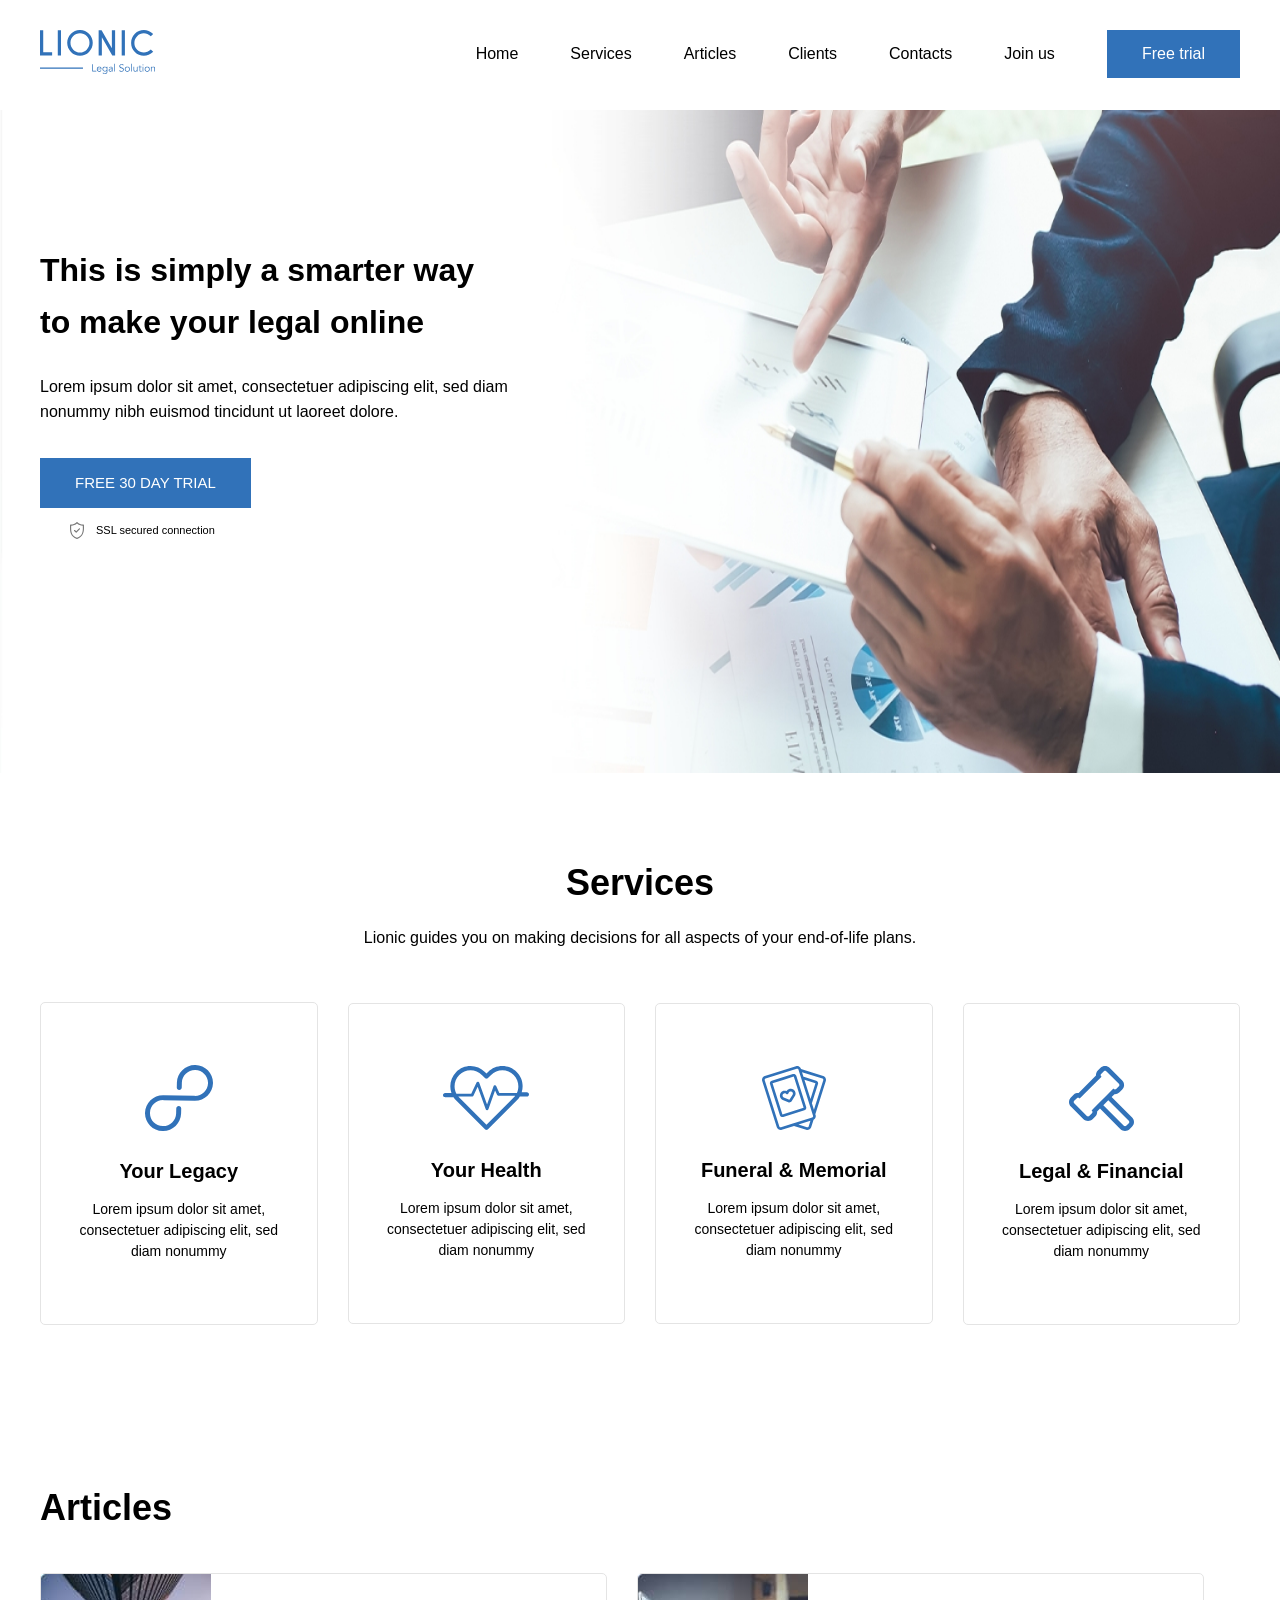
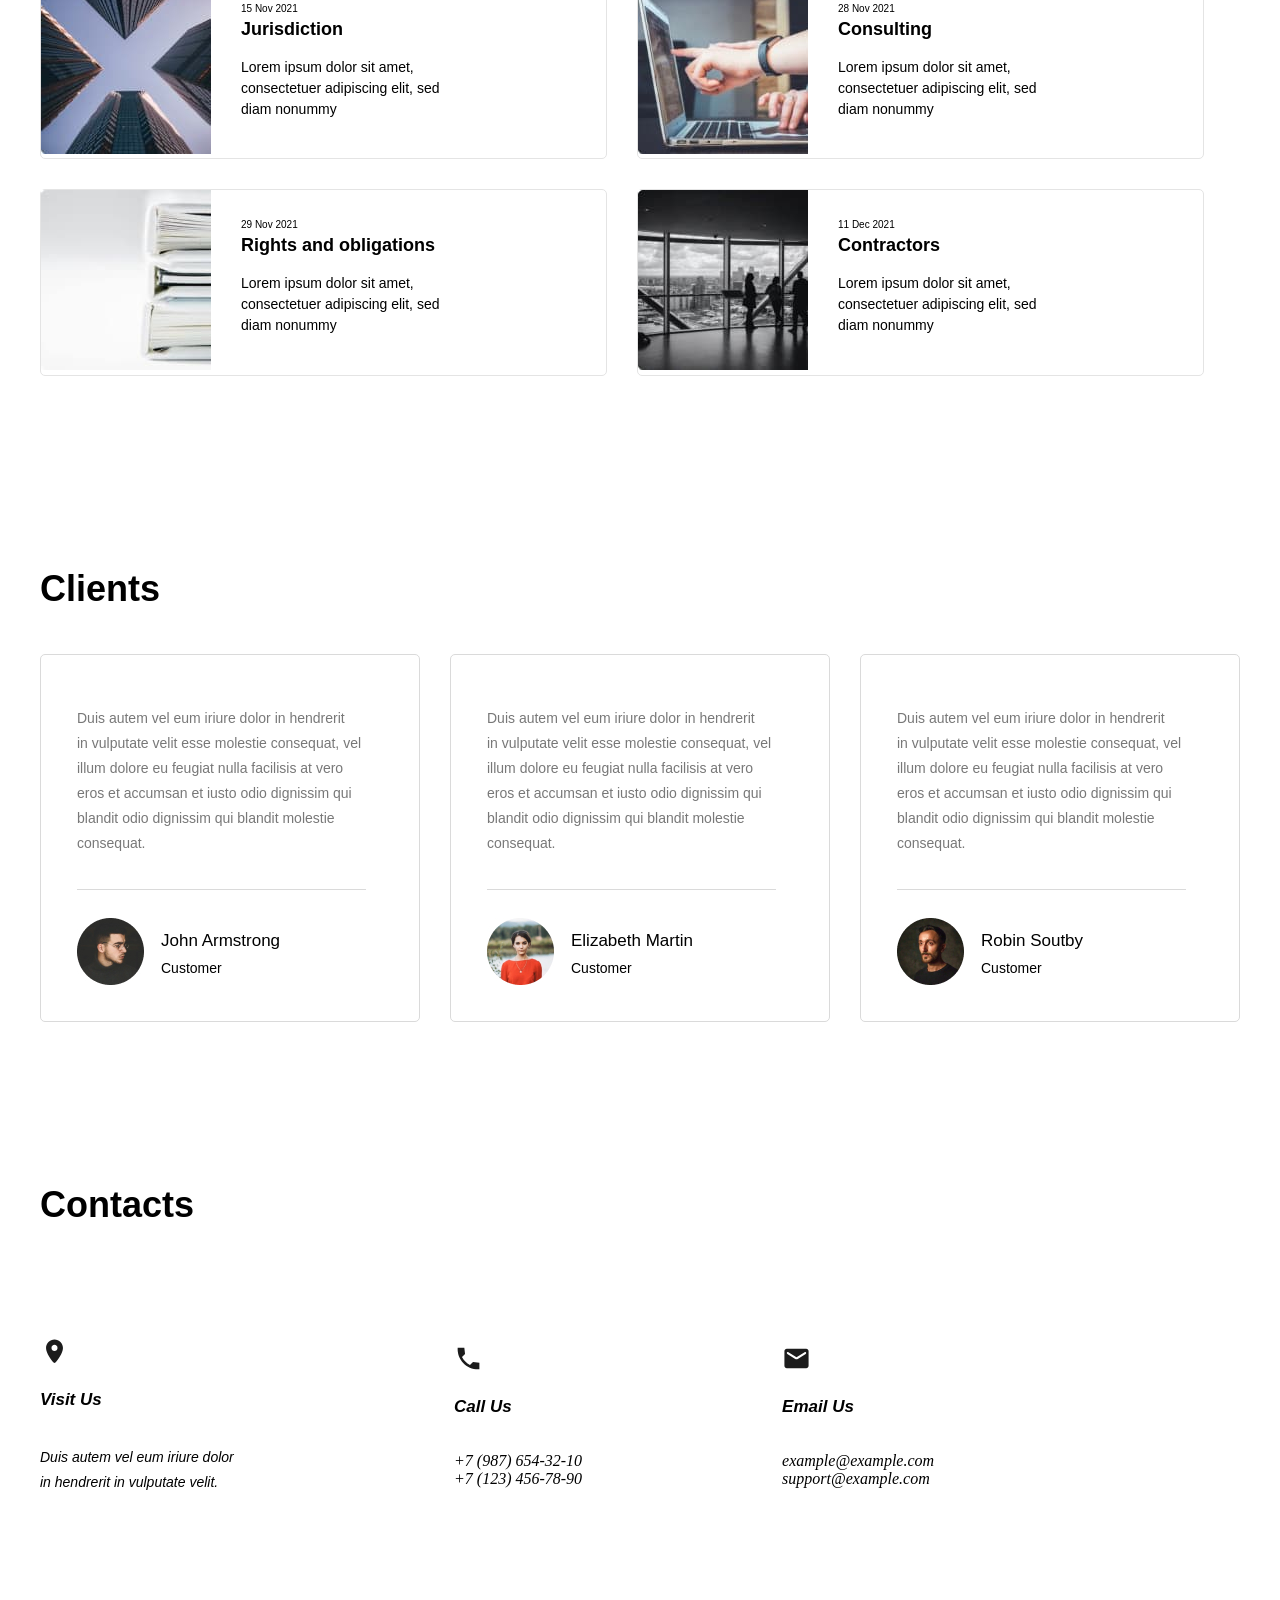
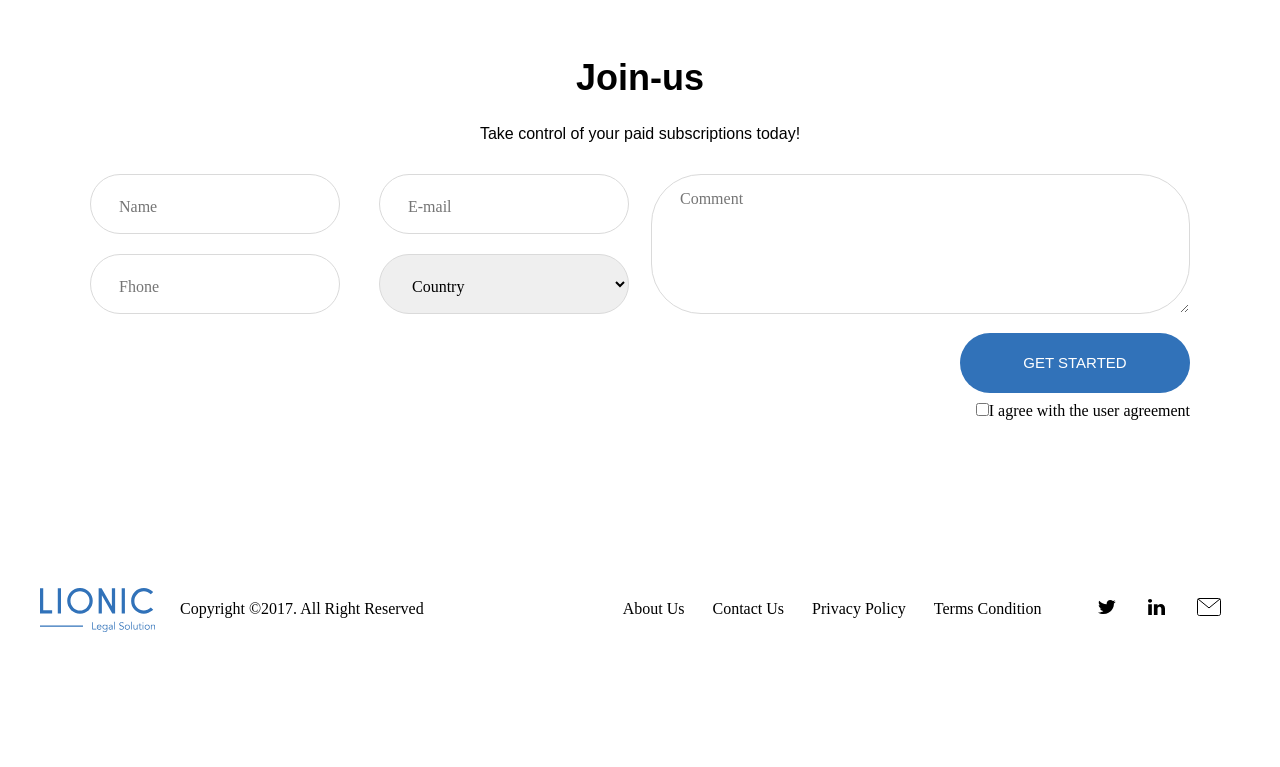
==== Lionic/index.html @ 322f64f7 "Added Lionic" ====
<!DOCTYPE html>
<html lang="en">

<head>
  <meta charset="UTF-8">
  <meta name="viewport" content="width=device-width, initial-scale=1.0">
  <title>lionic</title>
  <link rel="stylesheet" href="css/normalize.css">
  <link rel="stylesheet" href="css/style.css">
</head>

<body>
  <header class="header">
    <div class="container flex">
      <a href="#" class="header-logo-link">
        <img src="img/logo.svg" alt="Logo-lionic" class="header-logo">
      </a>
      <nav class="nav">
        <ul class="header-list flex">
          <li class="header-list-item">
            <a href="#home" class="header-item-link">Home</a>
          </li>
          <li class="header-list-item">
            <a href="#services" class="header-item-link">Services</a>
          </li>
          <li class="header-list-item">
            <a href="#articles" class="header-item-link">Articles</a>
          </li>
          <li class="header-list-item">
            <a href="#clients" class="header-item-link">Clients</a>
          </li>
          <li class="header-list-item">
            <a href="#contacts" class="header-item-link">Contacts</a>
          </li>
          <li class="header-list-item">
            <a href="#join-us" class="header-item-link">Join&nbsp;us</a>
          </li>
        </ul>
      </nav>
      <button class="btn header-btn">Free trial</button>
    </div>
  </header>
  <main class="main">
    <section id="home" class="section-hero">
      <div class="container">
        <div class="description-hero">
          <h1 class="title-hero">This is&nbsp;simply a&nbsp;smarter way to&nbsp;make your legal online</h1>
          <p class="desc hero-desc">Lorem ipsum dolor sit amet, consectetuer adipiscing elit, sed diam nonummy
            nibh euismod tincidunt ut&nbsp;laoreet dolore.</p>
          <button class="btn btn-hero">FREE 30&nbsp;DAY TRIAL</button>
          <span class="commet">SSL secured connection</span>
        </div>
      </div>
    </section>
    <section id="services" class="section-services">
      <div class="container">
        <h2 class="title title-services">Services</h2>
        <p class="services-desc">Lionic guides you on&nbsp;making decisions for all aspects of&nbsp;your
          end-of-life plans.</p>
        <ul class="services-list-card flex">
          <li class="services-item-card flex">
            <svg class="services-icon services-icon-one" width="68" height="66" viewBox="0 0 68 66"
              xmlns="http://www.w3.org/2000/svg">
              <path
                d="M50.393 0.00398661C40.438 -0.212013 32.146 7.63799 31.9 17.512L31.776 22.483C31.742 23.839 32.833 24.973 34.2 25.003C35.567 25.032 36.713 23.947 36.746 22.591L36.871 17.62C37.049 10.471 43.062 4.77799 50.271 4.93399C57.478 5.09099 63.201 11.038 63.023 18.187C62.844 25.335 56.831 31.029 49.623 30.872L18.5 30.197C8.54499 29.981 0.252987 37.831 0.00698678 47.705C-0.240013 57.579 7.65099 65.78 17.607 65.995C27.562 66.211 35.854 58.362 36.1 48.488L36.223 43.572C36.257 42.215 35.166 41.082 33.799 41.052C32.432 41.022 31.286 42.108 31.252 43.464L31.129 48.38C30.951 55.529 24.938 61.222 17.729 61.066C10.522 60.909 4.79899 54.962 4.97699 47.813C5.15599 40.664 11.169 34.971 18.377 35.127L49.5 35.802C59.456 36.018 67.747 28.169 67.994 18.295C68.24 8.41999 60.349 0.219987 50.394 0.00498661L50.393 0.00398661Z"
                fill="#3172B9" />
            </svg>
            <h3 class="title-card">Your Legacy</h3>
            <p class="desc card-services-desc">
              Lorem ipsum dolor sit amet, consectetuer adipiscing elit, sed diam nonummy
            </p>
          </li>
          <li class="services-item-card flex">
            <svg class="services-icon services-icon-two" width="86" height="64" viewBox="0 0 86 64"
              xmlns="http://www.w3.org/2000/svg">
              <path
                d="M79.622 20.272C79.622 22.336 79.316 24.352 78.726 26.27H83.868C85.045 26.27 86 27.227 86 28.406C86 29.586 85.045 30.541 83.868 30.541H77.47C77.268 30.541 77.073 30.513 76.888 30.461C76.0053 31.9743 74.9311 33.3675 73.692 34.606L44.972 63.374C44.7741 63.5725 44.539 63.73 44.2802 63.8375C44.0213 63.9449 43.7438 64.0002 43.4635 64.0002C43.1832 64.0002 42.9057 63.9449 42.6468 63.8375C42.388 63.73 42.1529 63.5725 41.955 63.374L13.233 34.606C12.1963 33.5688 11.2752 32.422 10.486 31.186C10.315 31.23 10.136 31.254 9.95 31.254H2.132C1.85176 31.2537 1.57431 31.1983 1.31551 31.0908C1.0567 30.9833 0.821595 30.8259 0.623621 30.6276C0.425646 30.4292 0.268677 30.1938 0.161676 29.9348C0.0546755 29.6758 -0.000261829 29.3983 9.38171e-07 29.118C9.38171e-07 27.938 0.955001 26.982 2.132 26.982H8.447C5.965 19.861 7.56 11.618 13.233 5.93801C15.1066 4.05015 17.3363 2.55313 19.793 1.5338C22.2497 0.514473 24.8843 -0.00687342 27.544 1.15198e-05C32.95 1.15198e-05 38.034 2.10901 41.856 5.93801L43.463 7.54701L45.07 5.93701C46.9438 4.04921 49.1737 2.55231 51.6306 1.53315C54.0874 0.513987 56.7222 -0.0071368 59.382 1.15198e-05C62.0417 -0.00681806 64.6763 0.514553 67.133 1.53388C69.5896 2.55321 71.8194 4.0502 73.693 5.93801C75.5791 7.8172 77.0741 10.0515 78.0918 12.5117C79.1094 14.972 79.6295 17.6096 79.622 20.272ZM70.678 8.95701C69.1987 7.46697 67.4383 6.28548 65.4989 5.48108C63.5595 4.67667 61.4796 4.26536 59.38 4.27101C57.2807 4.26563 55.2012 4.67706 53.2622 5.48146C51.3231 6.28586 49.563 7.46721 48.084 8.95701L44.969 12.077C44.7713 12.2754 44.5364 12.4329 44.2777 12.5403C44.019 12.6478 43.7416 12.7031 43.4615 12.7031C43.1814 12.7031 42.904 12.6478 42.6453 12.5403C42.3866 12.4329 42.1517 12.2754 41.954 12.077L38.84 8.95701C37.3608 7.46718 35.6005 6.28582 33.6613 5.48142C31.7221 4.67703 29.6424 4.26561 27.543 4.27101C25.4437 4.26546 23.3642 4.67682 21.4251 5.48123C19.486 6.28564 17.7259 7.46708 16.247 8.95701C11.173 14.04 10.232 21.718 13.425 27.763H28.236L33.538 16.479C33.783 15.959 34.277 15.634 34.891 15.663C35.1717 15.6764 35.4421 15.7726 35.6681 15.9396C35.8942 16.1065 36.0657 16.3367 36.161 16.601L44.051 38.487L50.542 20.168C50.6364 19.9007 50.8086 19.6678 51.0365 19.4992C51.2643 19.3306 51.5374 19.2341 51.8206 19.2221C52.1038 19.21 52.3842 19.283 52.6255 19.4316C52.8669 19.5802 53.0583 19.7977 53.175 20.056L56.351 27.051H73.852C76.612 21.125 75.554 13.842 70.677 8.95701H70.678ZM16.248 31.586L43.463 58.844L70.678 31.586C71.2253 31.038 71.7323 30.4512 72.195 29.83H55.736C55.179 29.83 54.373 29.573 54.143 29.064L52.046 24.444L45.404 43.189C45.204 43.755 44.67 44.135 44.069 44.136H44.066C43.466 44.136 42.933 43.76 42.729 43.196L34.653 20.798L30.426 29.794C30.192 30.292 29.99 30.541 29.439 30.541H15.293C15.593 30.901 15.912 31.249 16.248 31.586Z"
                fill="#3172B9" />
            </svg>
            <h3 class="title-card">Your Health</h3>
            <p class="desc card-services-desc">Lorem ipsum dolor sit amet, consectetuer adipiscing elit, sed
              diam nonummy</p>
          </li>
          <li class="services-item-card flex">
            <svg class="services-icon services-icon-tree" width="64" height="64" viewBox="0 0 64 64"
              xmlns="http://www.w3.org/2000/svg">
              <path
                d="M63.8101 15.073L53.3321 48.146L53.5791 48.926C53.7393 49.4264 53.7986 49.9537 53.7536 50.4772C53.7086 51.0008 53.5603 51.5102 53.3171 51.976C52.9241 52.732 52.3171 53.329 51.5701 53.704L51.5611 53.737L49.1941 61.207C48.8722 62.2171 48.1632 63.0585 47.2223 63.5469C46.2815 64.0354 45.1853 64.131 44.1741 63.813L32.0001 59.957L19.8261 63.813C18.8148 64.131 17.7187 64.0354 16.7778 63.5469C15.8369 63.0585 15.1279 62.2171 14.8061 61.207L0.188058 15.074C0.0280711 14.5735 -0.0310613 14.0462 0.0140824 13.5227C0.0592262 12.9991 0.20775 12.4897 0.451058 12.024C0.69167 11.5566 1.02267 11.1416 1.42487 10.8031C1.82706 10.4646 2.29245 10.2093 2.79406 10.052L33.9431 0.187C34.9542 -0.131631 36.0504 -0.0363451 36.9915 0.451969C37.9325 0.940283 38.6415 1.78178 38.9631 2.792L39.0401 3.034C39.0491 3.036 39.0581 3.037 39.0661 3.04L61.2061 10.053C61.7073 10.2103 62.1723 10.4654 62.5743 10.8035C62.9763 11.1417 63.3073 11.5561 63.5481 12.023C64.0401 12.973 64.1331 14.055 63.8101 15.073ZM48.4441 54.75L36.4161 58.559L44.9781 61.271C45.3153 61.3777 45.6811 61.3463 45.9951 61.1835C46.3092 61.0208 46.5458 60.7401 46.6531 60.403L48.4441 54.75ZM51.0371 49.732L36.4211 3.598C36.3142 3.26106 36.078 2.98029 35.7644 2.81736C35.4507 2.65442 35.0852 2.62264 34.7481 2.729L3.60006 12.595C3.26006 12.702 2.98306 12.935 2.81906 13.252C2.73787 13.4073 2.68829 13.5771 2.67319 13.7517C2.65808 13.9263 2.67775 14.1021 2.73106 14.269L17.3471 60.402C17.5691 61.103 18.3201 61.492 19.0211 61.271L31.5611 57.299C31.5891 57.289 31.6171 57.279 31.6461 57.272L50.1691 51.405C50.5091 51.298 50.7861 51.065 50.9491 50.748C51.1141 50.432 51.1451 50.071 51.0371 49.731V49.732ZM48.4971 32.885L53.4461 17.265L42.4451 13.781L48.4971 32.885ZM61.1801 13.25C61.0998 13.0945 60.9896 12.9565 60.8557 12.8439C60.7218 12.7313 60.567 12.6464 60.4001 12.594L40.0231 6.14L41.4691 10.701C41.5571 10.711 41.6451 10.729 41.7321 10.757L54.2501 14.722C54.5841 14.8269 54.894 14.9969 55.1619 15.2223C55.4299 15.4477 55.6505 15.7239 55.8111 16.035C55.9734 16.3456 56.0726 16.6852 56.1028 17.0344C56.133 17.3835 56.0937 17.7352 55.9871 18.069L49.8951 37.297L51.9331 43.731L61.2681 14.267C61.3751 13.927 61.3441 13.567 61.1801 13.25ZM30.9401 23.336C31.5152 23.6323 32.0259 24.0398 32.4425 24.5349C32.8591 25.0299 33.1733 25.6027 33.3671 26.22C33.5725 26.8654 33.633 27.5483 33.5443 28.2198C33.4557 28.8913 33.22 29.535 32.8541 30.105L29.6411 35.126C29.3916 35.5142 29.0489 35.8336 28.6441 36.0552C28.2393 36.2767 27.7855 36.3932 27.3241 36.394C26.9701 36.394 26.6161 36.326 26.2841 36.19L20.7651 33.936C20.1378 33.6806 19.5745 33.29 19.1154 32.792C18.6563 32.2941 18.3127 31.701 18.1091 31.055C17.9119 30.4388 17.8389 29.7897 17.8943 29.1451C17.9498 28.5006 18.1326 27.8734 18.4321 27.3C18.7284 26.7249 19.1359 26.2142 19.631 25.7976C20.126 25.3811 20.6988 25.0668 21.3161 24.873C22.3839 24.5378 23.5338 24.5745 24.5781 24.977C25.1998 24.0462 26.1189 23.3539 27.1851 23.013C27.8013 22.8161 28.4504 22.7433 29.0949 22.7987C29.7394 22.8541 30.3665 23.0368 30.9401 23.336ZM30.8251 27.025C30.7361 26.742 30.5919 26.4795 30.4009 26.2526C30.2098 26.0257 29.9757 25.8389 29.7121 25.703C29.4491 25.5656 29.1615 25.4818 28.8659 25.4564C28.5703 25.431 28.2726 25.4645 27.9901 25.555C27.6178 25.6716 27.2823 25.8833 27.0168 26.1692C26.7513 26.455 26.565 26.8051 26.4761 27.185C26.4221 27.4083 26.3114 27.6139 26.1547 27.7819C25.998 27.9499 25.8006 28.0747 25.5816 28.1441C25.3626 28.2135 25.1294 28.2251 24.9045 28.178C24.6797 28.1309 24.4708 28.0265 24.2981 27.875C24.0064 27.6158 23.6523 27.4371 23.2705 27.3565C22.8888 27.2758 22.4926 27.296 22.1211 27.415C21.838 27.5042 21.5755 27.6487 21.3488 27.8401C21.122 28.0315 20.9355 28.266 20.8001 28.53C20.6627 28.793 20.5789 29.0806 20.5535 29.3762C20.5281 29.6718 20.5616 29.9694 20.6521 30.252C20.8271 30.805 21.2371 31.249 21.7751 31.469L27.2931 33.723C27.3114 33.731 27.3322 33.7317 27.3511 33.725C27.3696 33.7194 27.3856 33.7074 27.3961 33.691L30.6091 28.669C30.9231 28.179 31.0021 27.581 30.8261 27.027L30.8251 27.025ZM44.1721 40.932C44.2788 41.2656 44.3183 41.6171 44.2882 41.966C44.2582 42.315 44.1592 42.6545 43.9971 42.965C43.8365 43.2764 43.6158 43.5529 43.3477 43.7785C43.0796 44.004 42.7694 44.1742 42.4351 44.279L21.2401 50.994C20.5659 51.2062 19.835 51.1426 19.2077 50.817C18.5803 50.4914 18.1076 49.9305 17.8931 49.257L8.01306 18.07C7.90624 17.7362 7.8667 17.3846 7.89674 17.0355C7.92678 16.6863 8.0258 16.3466 8.18806 16.036C8.34862 15.7249 8.56923 15.4487 8.83717 15.2233C9.1051 14.9979 9.41503 14.8279 9.74906 14.723L30.9451 8.009C31.6194 7.79619 32.3506 7.85955 32.9782 8.18519C33.6059 8.51083 34.0788 9.07215 34.2931 9.746L44.1721 40.932ZM41.6301 41.737L31.7501 10.551L21.9781 13.645L10.5531 17.264L20.4331 48.45L41.6301 41.737Z"
                fill="#3172B9" />
            </svg>
            <h3 class="title-card">Funeral &amp;&nbsp;Memorial</h3>
            <p class="desc card-services-desc">Lorem ipsum dolor sit amet, consectetuer adipiscing elit, sed
              diam nonummy</p>
          </li>
          <li class="services-item-card flex">
            <svg class="services-icon services-icon-four" width="65" height="65" viewBox="0 0 65 65"
              xmlns="http://www.w3.org/2000/svg">
              <path
                d="M63.131 51.506C64.3269 52.7045 64.9985 54.3285 64.9985 56.0215C64.9985 57.7146 64.3269 59.3385 63.131 60.537L60.54 63.13C59.9482 63.7249 59.2442 64.1965 58.4689 64.5175C57.6935 64.8385 56.8622 65.0025 56.023 65C55.184 65.0024 54.3529 64.8384 53.5777 64.5174C52.8025 64.1964 52.0987 63.7249 51.507 63.13L30.988 42.613L28.126 45.475C28.2028 46.397 28.077 47.3246 27.7574 48.1928C27.4378 49.061 26.9322 49.8488 26.276 50.501L23.55 53.227C22.9583 53.8218 22.2545 54.2934 21.4793 54.6143C20.7042 54.9353 19.873 55.0994 19.034 55.097C18.1952 55.0993 17.3642 54.9352 16.5892 54.6142C15.8142 54.2932 15.1106 53.8217 14.519 53.227L1.86503 40.575C0.66925 39.3767 -0.00231934 37.7529 -0.00231934 36.06C-0.00231934 34.3671 0.66925 32.7434 1.86503 31.545L4.59103 28.819C5.24326 28.1629 6.03107 27.6573 6.89928 27.3377C7.76748 27.0182 8.69507 26.8923 9.61703 26.969L26.97 9.61902C26.8953 8.69769 27.0219 7.77112 27.341 6.90358C27.6601 6.03605 28.1641 5.24832 28.818 4.59502L31.543 1.87002C32.1347 1.27539 32.8383 0.803958 33.6133 0.48298C34.3883 0.162003 35.2192 -0.00214761 36.058 2.1214e-05C37.764 2.1214e-05 39.368 0.664021 40.574 1.87002L53.227 14.522C54.4226 15.7205 55.094 17.3442 55.094 19.037C55.094 20.7298 54.4226 22.3536 53.227 23.552L50.502 26.278C49.8497 26.9342 49.0617 27.4398 48.1933 27.7594C47.3249 28.079 46.3972 28.2048 45.475 28.128L42.613 30.99L63.131 51.506ZM31.164 35.784L35.783 31.165L39.243 27.705L44.398 22.551L44.798 22.951C45.126 23.279 45.556 23.443 45.986 23.443C46.416 23.443 46.846 23.279 47.175 22.951L49.9 20.226C50.0561 20.07 50.1798 19.8848 50.2643 19.681C50.3487 19.4771 50.3922 19.2587 50.3922 19.038C50.3922 18.8174 50.3487 18.5989 50.2643 18.3951C50.1798 18.1912 50.0561 18.006 49.9 17.85L37.246 5.19702C37.0901 5.04084 36.905 4.91699 36.7011 4.83256C36.4972 4.74813 36.2787 4.70479 36.058 4.70502C35.628 4.70502 35.198 4.86902 34.87 5.19702L32.144 7.92202C31.9879 8.07804 31.864 8.26332 31.7794 8.46725C31.6949 8.67118 31.6514 8.88977 31.6514 9.11052C31.6514 9.33128 31.6949 9.54987 31.7794 9.7538C31.864 9.95773 31.9879 10.143 32.144 10.299L32.544 10.699L10.694 32.546L10.294 32.146C10.1381 31.9898 9.95296 31.866 9.74909 31.7816C9.54523 31.6971 9.32669 31.6538 9.10603 31.654C8.67603 31.654 8.24603 31.818 7.91803 32.146L5.19303 34.87C5.03701 35.026 4.91325 35.2112 4.82881 35.4151C4.74437 35.6189 4.70091 35.8374 4.70091 36.058C4.70091 36.2787 4.74437 36.4971 4.82881 36.701C4.91325 36.9048 5.03701 37.09 5.19303 37.246L17.846 49.9C18.174 50.228 18.604 50.392 19.034 50.392C19.464 50.392 19.894 50.228 20.223 49.9L22.948 47.175C23.1042 47.019 23.2281 46.8337 23.3126 46.6298C23.3971 46.4259 23.4407 46.2073 23.4407 45.9865C23.4407 45.7658 23.3971 45.5472 23.3126 45.3433C23.2281 45.1393 23.1042 44.954 22.948 44.798L22.548 44.398L27.703 39.244L31.164 35.784ZM59.804 54.834L39.285 34.317L34.315 39.287L54.835 59.803C55.162 60.131 55.593 60.295 56.023 60.295C56.453 60.295 56.883 60.131 57.211 59.803L59.804 57.21C59.9601 57.054 60.0838 56.8688 60.1683 56.665C60.2527 56.4611 60.2962 56.2427 60.2962 56.022C60.2962 55.8014 60.2527 55.5829 60.1683 55.3791C60.0838 55.1752 59.9601 54.99 59.804 54.834Z"
                fill="#3172B9" />
            </svg>
            <h3 class="title-card">Legal &amp;&nbsp;Financial</h3>
            <p class="desc card-services-desc">Lorem ipsum dolor sit amet, consectetuer adipiscing elit, sed
              diam nonummy</p>
          </li>
        </ul>
      </div>
    </section>
    <section id="articles" class="section-articles">
      <div class="container">
        <h2 class="title title-articles">Articles</h2>
        <ul class="articles-list flex">
          <li class="articles-list-item">
            <article class="article flex">
              <div class="div-image">
                <img src="img/articles-1.1.jpg" alt="Jurisdiction" class="articles-img">
              </div>
              <div class="articles-card-desc">
                <time class="time" datetime="2021.11.15 15:50">15 Nov 2021</time>
                <h3 class="title-articles-card">
                  Jurisdiction
                </h3>
                <p class="desc desc-articles-card">
                  Lorem ipsum dolor sit amet, consectetuer adipiscing elit, sed diam nonummy
                </p>
              </div>
            </article>
          </li>
          <li class="articles-list-item">
            <article class="article flex">
              <div class="div-image">
                <img src="img/Articles-2.2.jpg" alt="Consulting" class="articles-img">
              </div>
              <div class="articles-card-desc">
                <time class="time" datetime="2021.11.28 21:40">28 Nov 2021</time>
                <h3 class="title-articles-card">
                  Consulting
                </h3>
                <p class="desc desc-articles-card">
                  Lorem ipsum dolor sit amet, consectetuer adipiscing elit, sed diam nonummy
                </p>
              </div>
            </article>
          </li>
          <li class="articles-list-item">
            <article class="article flex">
              <div class="div-image">
                <img src="img/articles-3.3.jpg" alt="Rights and obligations" class="articles-img">
              </div>
              <div class="articles-card-desc">
                <time class="time" datetime="2021.11.29 16:40">29 Nov 2021</time>
                <h3 class="title-articles-card">
                  Rights and obligations
                </h3>
                <p class="desc desc-articles-card">
                  Lorem ipsum dolor sit amet, consectetuer adipiscing elit, sed diam nonummy
                </p>
              </div>
            </article>
          </li>
          <li class="articles-list-item">
            <article class="article flex">
              <div class="div-image">
                <img src="img/articles-4.4.jpg" alt="Contractors" class="articles-img">
              </div>
              <div class="articles-card-desc">
                <time class="time" datetime="2021.12.11 11:30">11 Dec 2021</time>
                <h3 class="title-articles-card">
                  Contractors
                </h3>
                <p class="desc desc-articles-card">
                  Lorem ipsum dolor sit amet, consectetuer adipiscing elit, sed diam nonummy
                </p>
              </div>
            </article>
          </li>
        </ul>
      </div>
    </section>
    <section id="clients" class="section-clients">
      <div class="container">
        <h2 class="title-clients">Clients</h2>
        <ul class="list-clients flex">
          <li class="item-clients">
            <p class="desc-clients">
              Duis autem vel eum iriure dolor in&nbsp;hendrerit in&nbsp;vulputate velit esse molestie consequat, vel
              illum dolore eu&nbsp;feugiat nulla facilisis at&nbsp;vero eros et&nbsp;accumsan et&nbsp;iusto odio
              dignissim qui blandit odio dignissim qui blandit molestie consequat.
            </p>
            <div class="clients-contact flex">
              <div class="div-image-clients">
                <img src="img/clients-1.jpg" alt="фото">
              </div>
              <div>
                <p class="name-customer">John Armstrong</p>
                <p class="customer">Customer</p>
              </div>
            </div>
          </li>
          <li class="item-clients">
            <p class="desc-clients">
              Duis autem vel eum iriure dolor in&nbsp;hendrerit in&nbsp;vulputate velit esse molestie consequat, vel
              illum dolore eu&nbsp;feugiat nulla facilisis at&nbsp;vero eros et&nbsp;accumsan et&nbsp;iusto odio
              dignissim qui blandit odio dignissim qui blandit molestie consequat.
            </p>
            <div class="clients-contact flex">
              <div class="div-image-clients">
                <img src="img/clients-2.jpg" alt="фото">
              </div>
              <div>
                <p class="name-customer">Elizabeth Martin</p>
                <p class="customer">Customer</p>
              </div>
            </div>
          </li>
          <li class="item-clients">
            <p class="desc-clients">
              Duis autem vel eum iriure dolor in&nbsp;hendrerit in&nbsp;vulputate velit esse molestie consequat, vel
              illum dolore eu&nbsp;feugiat nulla facilisis at&nbsp;vero eros et&nbsp;accumsan et&nbsp;iusto odio
              dignissim qui blandit odio dignissim qui blandit molestie consequat.
            </p>
            <div class="clients-contact flex">
              <div class="div-image-clients">
                <img src="img/clients-3.jpg" alt="фото">
              </div>
              <div>
                <p class="name-customer">Robin Soutby</p>
                <p class="customer">Customer</p>
              </div>
            </div>
          </li>
        </ul>
      </div>
    </section>
    <section id="contacts" class="section-contacts">
      <div class="container">
        <h2 class="title-contacts">Contacts</h2>
        <address class="contacts-block">
          <ul class="adress-list flex">
            <li class="adress-listitem flex">
              <img class="adress-image" src="img/contacts-1.svg" alt="иконка">
              <strong class="title-small">
                Visit Us
              </strong>
              <p class="contacts-desc">Duis autem vel eum iriure dolor in&nbsp;hendrerit in&nbsp;vulputate velit.</p>
            </li>
            <li class="adress-listitem flex">
              <img class="adress-image" src="img/contacts-2.svg" alt="иконка">
              <strong class="title-small">
                Call Us
              </strong>
              <a href="tel:+79876543210" class="tel-contacts">+7 (987) 654-32-10</a>
              <a href="tel:+71234567890" class="tel-contacts">+7 (123) 456-78-90</a>
            </li>
            <li class="adress-listitem flex">
              <img class="adress-image" src="img/contacts-3.svg" alt="иконка">
              <strong class="title-small">
                Email Us
              </strong>
              <a href="mailto:example@example.com" class="mail-contacts">example@example.com</a>
              <a href="mailto:support@example.com" class="mail-contacts">support@example.com</a>
            </li>
          </ul>
        </address>
      </div>
    </section>
    <section id="join-us" class="section-join-us">
      <div class="container">
        <h2 class="title-join-us">Join-us</h2>
        <p class="desc-join-us">
          Take control of&nbsp;your paid subscriptions today!
        </p>
        <form action="#" method="POST" class="form">
            <div class="form-container flex">
              <div class="form-inputs flex">
                <input type="text" name="name" placeholder="Name" class="input">
                <input type="email" name="email" placeholder="E-mail" class="input">
                <input type="tel" name="tel" placeholder="Fhone" class="input input3">
                <select name="country" id="#" class="input select">
                  <option value="Country" disabled selected>Country</option>
                  <option value="United Kingdom">United Kingdom</option>
                  <option value="Unoted States">Unoted States</option>
                  <option value="France">France</option>
                  <option value="Germany">Germany</option>
                  <option value="Spain">Spain</option>
                  <option value="Estonia">Estonia</option>
                </select>
              </div>
              <div class="text-form">
                <textarea class="textarea" placeholder="Comment"></textarea>
              </div>
            </div>
            <div class="div-button flex">
              <button class="btn-join-us">GET STARTED</button>
              <label>
                <input value="I agree with the user agreement" name="agree" type="checkbox">I agree with the user agreement
              </label>
            </div>
        </form>
      </div>
    </section>
  </main>
  <footer class="footer">
    <div class="container">
      <div class="flex">
        <div class="footer-commet flex">
          <img src="img/logo.svg" alt="Логотип компании" class="footer-logo">
          <p class="commet-footer">Copyright ©2017. All Right Reserved</p>
        </div>
        <ul class="flex">
          <li class="footer-nav">About Us</li>
          <li class="footer-nav">Contact Us</li>
          <li class="footer-nav">Privacy Policy</li>
          <li class="footer-nav footer-nav4">Terms Condition</li>
        </ul>
        <ul class="footer-link flex">
          <li class="footer-social">
            <a href="#">
              <img src="img/footer-1.svg" alt="Контакты">
            </a>
          </li>
          <li class="footer-social">
            <a href="#">
              <img src="img/footer-2.svg" alt="Картинка">
            </a>
          </li>
          <li class="footer-social">
            <a href="#">
              <img src="img/footer-3.svg" alt="Картинка">
            </a>
          </li>
        </ul>
      </div>
    </div>
  </footer>
</body>

</html>
---- Lionic/css/style.css ----
@font-face {
	font-family: 'Open Sans Light';
	src: url('fonts/OpenSans-Light.eot');
  src: local('Open Sans Light'), local('OpenSans-Light'),
    url('fonts/OpenSans-Light.woff2') format('woff'),
		url('fonts/OpenSans-Light.woff') format('woff');
	font-weight: 300;
  font-style: normal;
  font-display: swap;
}

@font-face {
	font-family: 'Open Sans Regular';
	src: url('fonts/OpenSans-Regular.eot');
  src: local('Open Sans Regular'), local('OpenSans-Regular'),
    url('fonts/OpenSans-Regular.woff2') format('woff'),
		url('fonts/OpenSans-Regular.woff') format('woff');
	font-weight: normal;
  font-style: normal;
  font-display: swap;
}

@font-face {
	font-family: 'Open Sans Semibold';
	src: url('OpenSans-SemiBold.eot');
  src: local('Open Sans SemiBold'), local('OpenSans-SemiBold'),
    url('fonts/OpenSans-SemiBold.woff2') format('woff'),
		url('fonts/OpenSans-SemiBold.woff') format('woff');
	font-weight: 600;
  font-style: normal;
  font-display: swap;
}

* {
  margin: 0;
  padding: 0;
}

body {
  min-width: 1200px;
}

html {
  box-sizing: border-box;
  padding-top: 30px;
}

ol, ul, a {
  list-style: none;
  text-decoration: none;
  color: inherit;
}

.flex {
  display: flex;
  align-items: center;
}

.container {
  max-width: 1200px;
  padding: 0 15px;
  margin: 0 auto;
}

button {
  border: none;
  background-color: transparent;
  cursor: pointer;
}

/* header*/
.header {
  height: 80px;
}

.nav {
  margin-right: 52px;
}

.header-logo-link {
  margin-right: auto;
}

.header-list-item:not(:last-child) {
  margin-right: 52px;
}

.header-item-link {
  font-family: "Open Sans Semibold", sans-serif;
}

.header-btn {
  padding: 15px 35px;
  color: white;
  background-color: #3172B9;
  font-family: "Open Sans Semibold", sans-serif;
}

/* разметка section-hero */

.section-hero {
  padding-top: 113px;
  min-height: 550px;
  background-image: url("../img/hero-back.jpg");
  background-repeat: no-repeat;
  background-size: 100% 100%;
}

.title-hero {
  max-width: 529px;
  font-family: "Open Sans Light", sans-serif;
  line-height: 52px;
  margin-bottom: 26px;
}

.hero-desc {
  max-width: 471px;
  font-size: 16px;
  line-height: 25px;
  margin-bottom: 34px;
  font-family: "Open Sans Regular", sans-serif;
}

.btn-hero {
  padding: 15px 35px;
  border: none;
  background-color: #3172B9;
  color: white;
  font-size: 15px;
  line-height: 20px;
  margin-bottom: 14px;
  font-family: "Open Sans Semibold", sans-serif;
}

.commet {
  display: block;
  font-size: 11px;
  line-height: 17px;
  margin-left: 30px;
  background-image: url("../img/hero-icon.svg");
  background-repeat: no-repeat;
  padding-left: 26px;
  margin-bottom: 134px;
  font-family: "Open Sans Regular", sans-serif;
}

/* section-services*/
.title-services {
  margin-top: 87px;
  margin-bottom: 21px;
  font-family: "Open Sans Light", sans-serif;
  font-size: 36px;
  line-height: 46px;
  text-align: center;
}

.services-list-card {
  margin-bottom: 160px;
}

.services-desc {
  text-align: center;
  margin-bottom: 54px;
  font-family: "Open Sans Regular", sans-serif;
  font-size: 16px;
  line-height: 21px;
}

.services-item-card {
  flex-direction: column;
  padding: 62px 30px;
  align-items: center;
  border: 1px solid #E4E4E4;
  border-radius: 5px;
}

.services-item-card:not(:nth-child(4n)) {
  margin-right: 30px;
}

.services-icon {
  margin-bottom: 27px;
}

.title-card {
  margin-bottom: 15px;
  font-family: "Open Sans Semibold", sans-serif;
  font-size: 20px;
  line-height: 26px;
}

.card-services-desc {
  font-family: "Open Sans Regular", sans-serif;
  font-size: 14px;
  line-height: 21px;
  text-align: center;
}

/* section-articles*/

.title-articles {
  margin-top: 87px;
  margin-bottom: 42px;
  font-family: "Open Sans Light", sans-serif;
  font-size: 36px;
  line-height: 46px;
}

.articles-list {
  flex-wrap: wrap;
  margin-bottom: 160px;
}

.article {
  min-height: 180px;
  max-width: 565px;
  border: 1px solid #E4E4E4;
  border-radius: 5px;
}

.article:not(:nth-child(2n)) {
  margin-right: 30px;
  margin-bottom: 30px;
}

.articles-img {
  background-size: cover;
  background-origin: border-box;
}

.articles-card-desc {
  padding: 23px 160px 38px 30px;
}

.time {
  font-family: "Open Sans Regular", sans-serif;
  font-size: 10px;
  line-height: 15px;
}

.div-image {
  max-width: 170px;
  min-height: 100%;
}

.title-articles-card {
  font-family: "Open Sans Semibold", sans-serif;
  font-size: 18px;
  line-height: 26px;
  margin-bottom: 15px;
}

.desc-articles-card {
  font-family: "Open Sans Regular", sans-serif;
  font-size: 14px;
  line-height: 21px;
}

/* section-clients */

.title-clients {
  margin-top: 87px;
  margin-bottom: 42px;
  font-family: "Open Sans Light", sans-serif;
  font-size: 36px;
  line-height: 46px;
}

.list-clients {
  margin-bottom: 160px;
}

.item-clients {
  padding: 51px 53px 32px 36px;
  border: 1px solid #DADADA;
  border-radius: 5px;
}

.item-clients:not(:last-child) {
  margin-right: 30px;
}

.desc-clients {
  font-family: "Open Sans Regular", sans-serif;
  font-size: 14px;
  line-height: 25px;
  margin-bottom: 33px;
  color: #787878;
}

.clients-contact {
  border-top: 1px solid #DADADA;
  padding-top: 28px;
}

.div-image-clients {
  margin-right: 17px;
}

.name-customer {
  font-family: "Open Sans Semibold", sans-serif;
  font-size: 17px;
  line-height: 30px;
}

.customer {
  font-family: "Open Sans Regular", sans-serif;
  font-size: 14px;
  line-height: 25px;
}

/* section-contacts*/
.title-contacts {
  margin-bottom: 109px;
  margin-top: 87px;
  font-family: "Open Sans Light", sans-serif;
  font-size: 36px;
  line-height: 46px;
}

.adress-list {
  margin-bottom: 160px;
}

.adress-listitem {
  flex-direction: column;
  align-items: flex-start;
}

.adress-listitem:not(:last-child) {
  margin-right: 200px;
}

.adress-image {
  margin-bottom: 19px;
}

.title-small {
  font-family: "Open Sans Semibold", sans-serif;
  font-size: 17px;
  line-height: 30px;
  margin-bottom: 30px;
}

.contacts-desc {
  max-width: 214px;
  font-family: "Open Sans Regular", sans-serif;
  font-size: 14px;
  line-height: 25px;
}
/* section-join-us*/
.title-join-us {
  margin-top: 87px;
  margin-bottom: 22px;
  text-align: center;
  font-family: "Open Sans Light", sans-serif;
  font-size: 36px;
  line-height: 46px;
}

.form {
  padding-left: 50px;
  padding-right: 50px;
}

.desc-join-us {
  text-align: center;
  font-family: "Open Sans Regular", sans-serif;
  font-size: 16px;
  line-height: 21px;
  margin-bottom: 30px;
}

.form-container {
  justify-content: space-between;
}

.form-inputs {
  width: 49%;
  justify-content: space-between;
  flex-wrap: wrap;
}

.text-form {
  width: 49%;
  align-self: stretch;
}

.input {
  width: 250px;
  height: 60px;
  border: 1px solid #DADADA;
  margin-bottom: 20px;
  border-radius: 50px;
  box-sizing: border-box;
  padding: 15px 15px 10px 28px;
}

.textarea {
  width: 100%;
  border: 1px solid #DADADA;
  border-radius: 50px;
  height: 100%;
  box-sizing: border-box;
  padding: 15px 15px 10px 28px;
}

.input3,
.select {
  margin-bottom: 0;
}

.form-container {
  margin-bottom: 19px;
}

.div-button {
  flex-direction: column;
  align-items: flex-end;
  margin-bottom: 122px;
}

.btn-join-us {
  width: 230px;
  height: 60px;
  font-family: "Open Sans Semibold", sans-serif;
  font-size: 15px;
  line-height: 20px;
  background-color: #3172B9;
  color: #FFFFFF;
  padding: 15px 35px;
  border-radius: 50px;
  margin-bottom: 9px;
}

/* footer */

.footer {
  height: 134px;
  padding-top: 45px;
  padding-bottom: 45px;
}

.footer-logo {
  display: inline-block;
  margin-right: 25px;
}

.commet-footer {
  display: inline-block;
}

.footer-commet {
  margin-right: 199px;
}

.footer-nav:not(:last-child) {
  margin-right: 28px;
}

.footer-nav4 {
  margin-right: 56px;
}

.footer-social:not(:last-child) {
  margin-right: 32px;
}
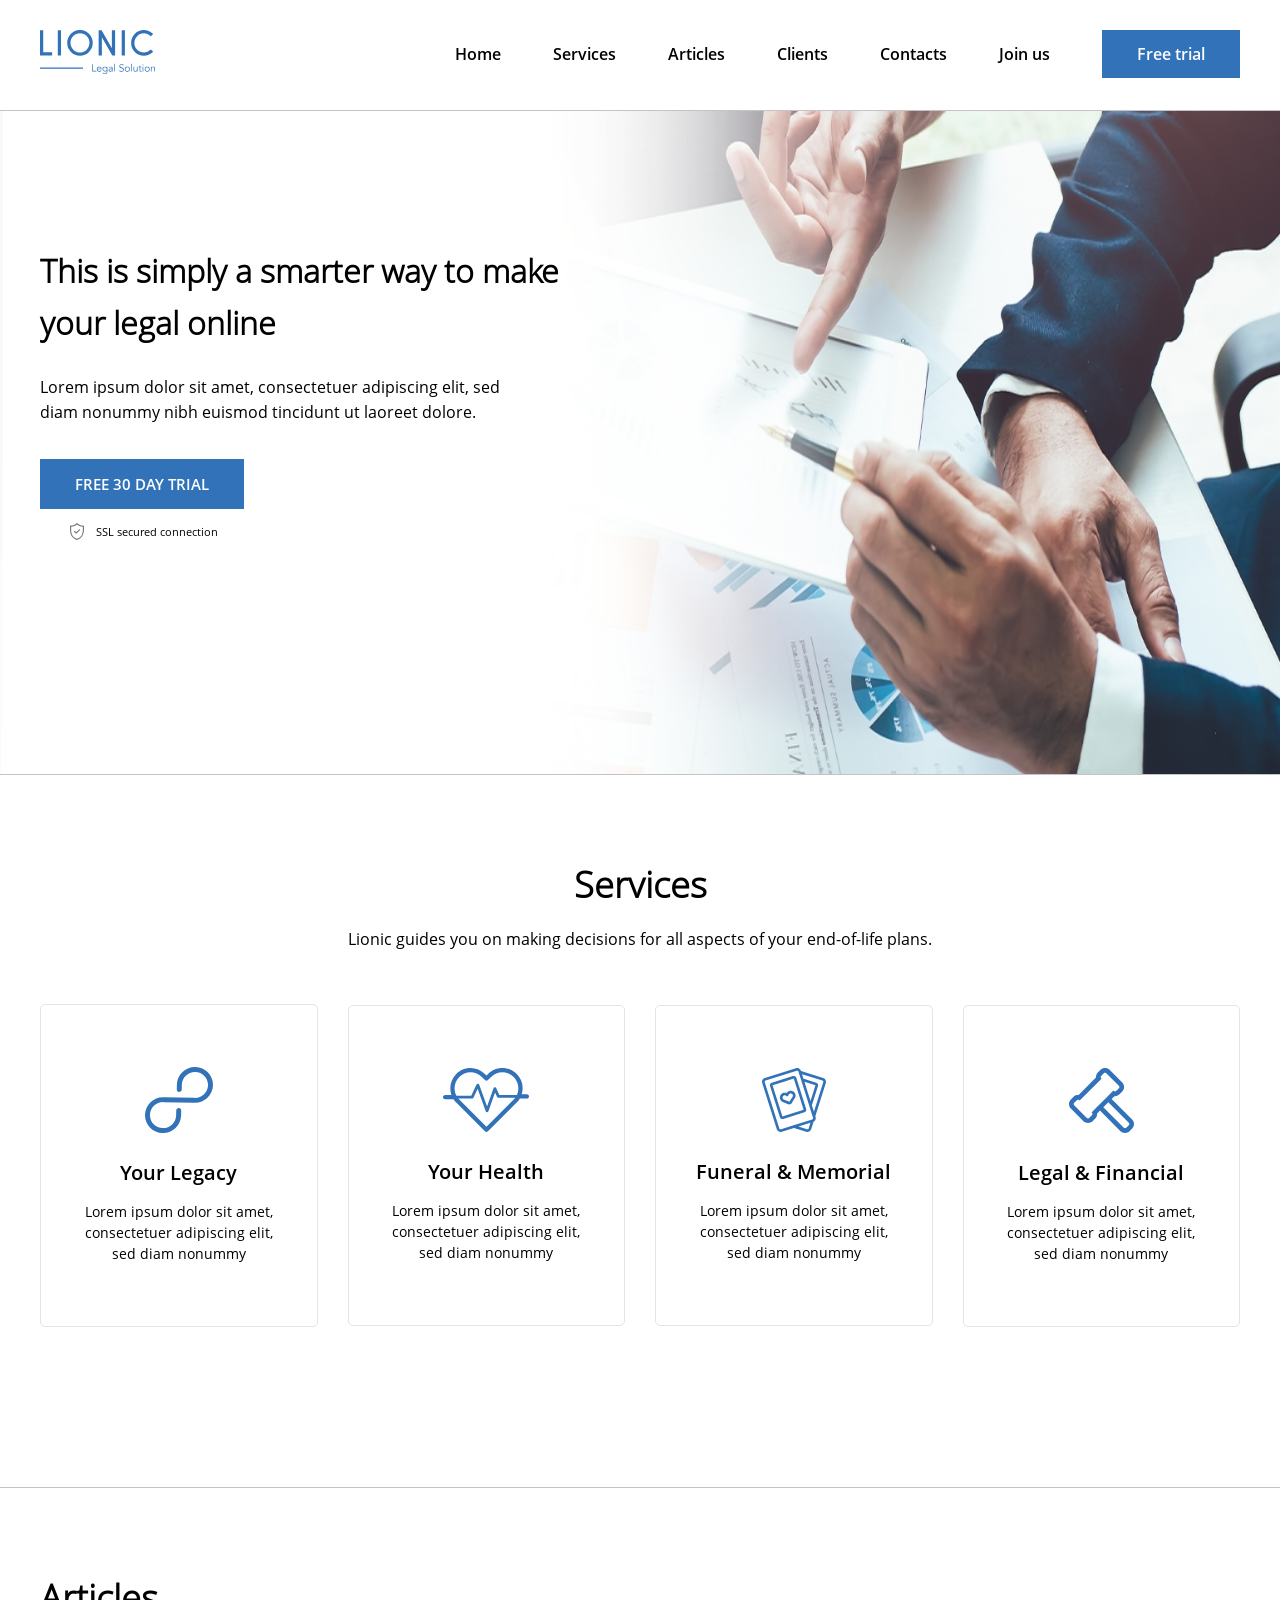
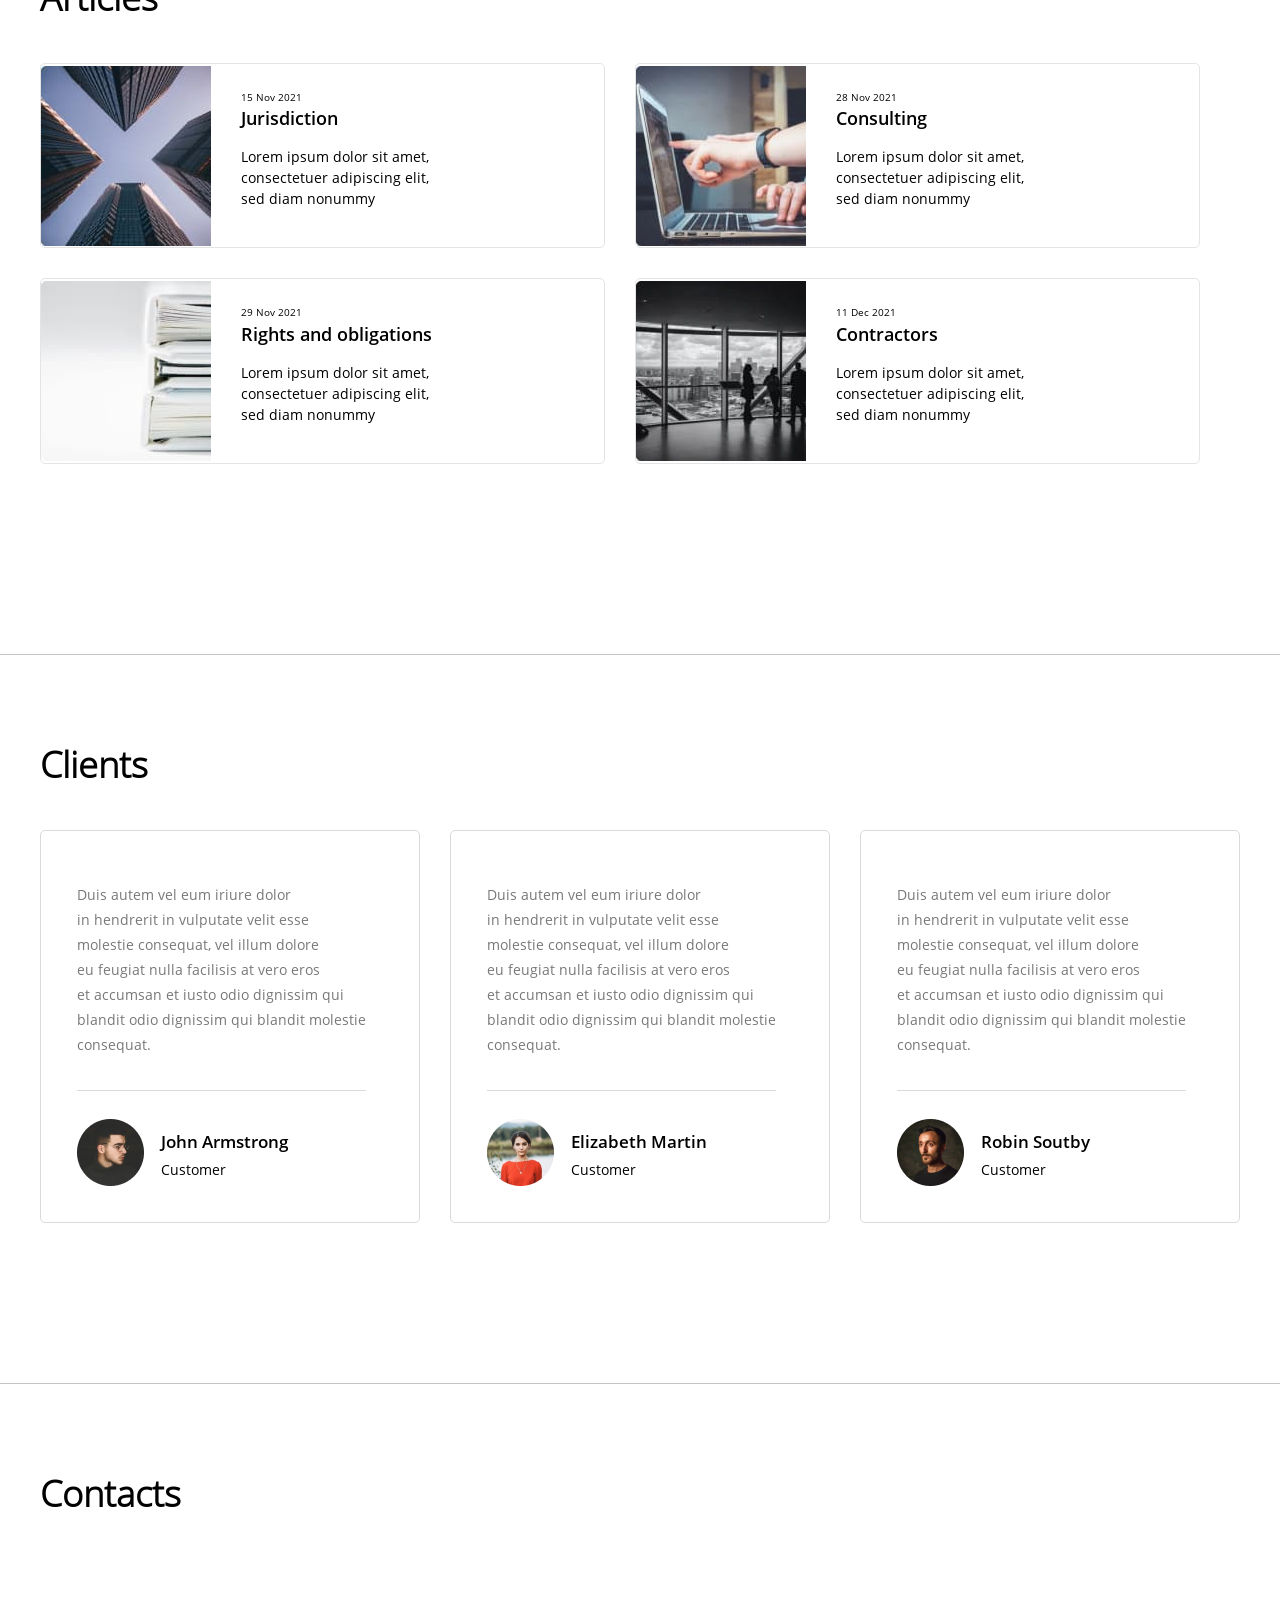
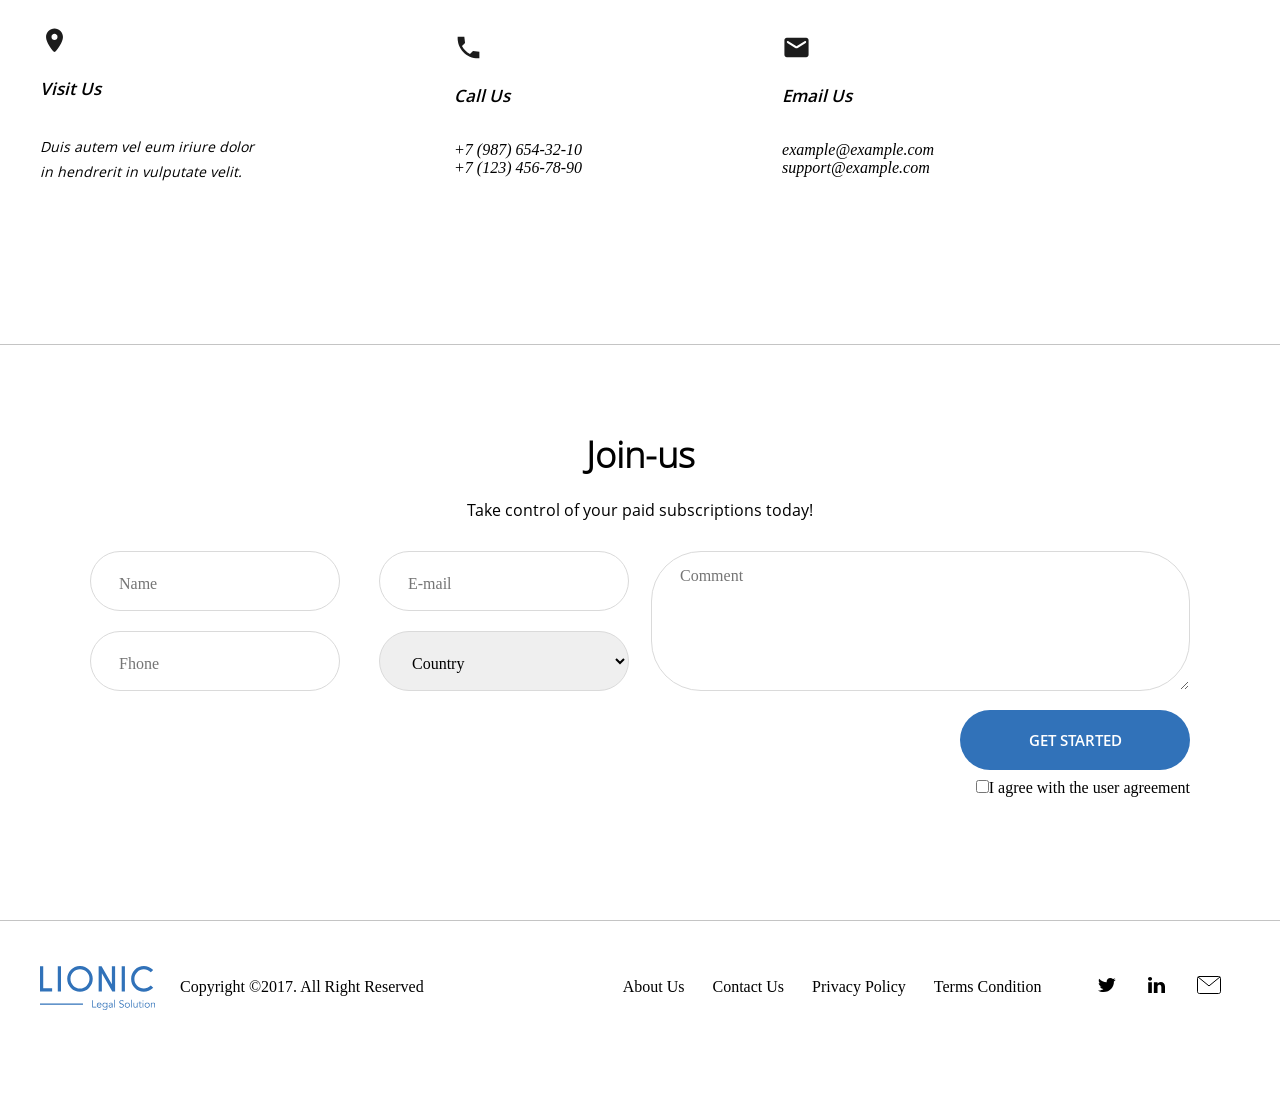
==== commit 2a58bcd5: "Create animal of Lionic" ====
--- a/Lionic/index.html
+++ b/Lionic/index.html
@@ -62,8 +62,7 @@
             <svg class="services-icon services-icon-one" width="68" height="66" viewBox="0 0 68 66"
               xmlns="http://www.w3.org/2000/svg">
               <path
-                d="M50.393 0.00398661C40.438 -0.212013 32.146 7.63799 31.9 17.512L31.776 22.483C31.742 23.839 32.833 24.973 34.2 25.003C35.567 25.032 36.713 23.947 36.746 22.591L36.871 17.62C37.049 10.471 43.062 4.77799 50.271 4.93399C57.478 5.09099 63.201 11.038 63.023 18.187C62.844 25.335 56.831 31.029 49.623 30.872L18.5 30.197C8.54499 29.981 0.252987 37.831 0.00698678 47.705C-0.240013 57.579 7.65099 65.78 17.607 65.995C27.562 66.211 35.854 58.362 36.1 48.488L36.223 43.572C36.257 42.215 35.166 41.082 33.799 41.052C32.432 41.022 31.286 42.108 31.252 43.464L31.129 48.38C30.951 55.529 24.938 61.222 17.729 61.066C10.522 60.909 4.79899 54.962 4.97699 47.813C5.15599 40.664 11.169 34.971 18.377 35.127L49.5 35.802C59.456 36.018 67.747 28.169 67.994 18.295C68.24 8.41999 60.349 0.219987 50.394 0.00498661L50.393 0.00398661Z"
-                fill="#3172B9" />
+                d="M50.393 0.00398661C40.438 -0.212013 32.146 7.63799 31.9 17.512L31.776 22.483C31.742 23.839 32.833 24.973 34.2 25.003C35.567 25.032 36.713 23.947 36.746 22.591L36.871 17.62C37.049 10.471 43.062 4.77799 50.271 4.93399C57.478 5.09099 63.201 11.038 63.023 18.187C62.844 25.335 56.831 31.029 49.623 30.872L18.5 30.197C8.54499 29.981 0.252987 37.831 0.00698678 47.705C-0.240013 57.579 7.65099 65.78 17.607 65.995C27.562 66.211 35.854 58.362 36.1 48.488L36.223 43.572C36.257 42.215 35.166 41.082 33.799 41.052C32.432 41.022 31.286 42.108 31.252 43.464L31.129 48.38C30.951 55.529 24.938 61.222 17.729 61.066C10.522 60.909 4.79899 54.962 4.97699 47.813C5.15599 40.664 11.169 34.971 18.377 35.127L49.5 35.802C59.456 36.018 67.747 28.169 67.994 18.295C68.24 8.41999 60.349 0.219987 50.394 0.00498661L50.393 0.00398661Z" />
             </svg>
             <h3 class="title-card">Your Legacy</h3>
             <p class="desc card-services-desc">
@@ -74,8 +73,7 @@
             <svg class="services-icon services-icon-two" width="86" height="64" viewBox="0 0 86 64"
               xmlns="http://www.w3.org/2000/svg">
               <path
-                d="M79.622 20.272C79.622 22.336 79.316 24.352 78.726 26.27H83.868C85.045 26.27 86 27.227 86 28.406C86 29.586 85.045 30.541 83.868 30.541H77.47C77.268 30.541 77.073 30.513 76.888 30.461C76.0053 31.9743 74.9311 33.3675 73.692 34.606L44.972 63.374C44.7741 63.5725 44.539 63.73 44.2802 63.8375C44.0213 63.9449 43.7438 64.0002 43.4635 64.0002C43.1832 64.0002 42.9057 63.9449 42.6468 63.8375C42.388 63.73 42.1529 63.5725 41.955 63.374L13.233 34.606C12.1963 33.5688 11.2752 32.422 10.486 31.186C10.315 31.23 10.136 31.254 9.95 31.254H2.132C1.85176 31.2537 1.57431 31.1983 1.31551 31.0908C1.0567 30.9833 0.821595 30.8259 0.623621 30.6276C0.425646 30.4292 0.268677 30.1938 0.161676 29.9348C0.0546755 29.6758 -0.000261829 29.3983 9.38171e-07 29.118C9.38171e-07 27.938 0.955001 26.982 2.132 26.982H8.447C5.965 19.861 7.56 11.618 13.233 5.93801C15.1066 4.05015 17.3363 2.55313 19.793 1.5338C22.2497 0.514473 24.8843 -0.00687342 27.544 1.15198e-05C32.95 1.15198e-05 38.034 2.10901 41.856 5.93801L43.463 7.54701L45.07 5.93701C46.9438 4.04921 49.1737 2.55231 51.6306 1.53315C54.0874 0.513987 56.7222 -0.0071368 59.382 1.15198e-05C62.0417 -0.00681806 64.6763 0.514553 67.133 1.53388C69.5896 2.55321 71.8194 4.0502 73.693 5.93801C75.5791 7.8172 77.0741 10.0515 78.0918 12.5117C79.1094 14.972 79.6295 17.6096 79.622 20.272ZM70.678 8.95701C69.1987 7.46697 67.4383 6.28548 65.4989 5.48108C63.5595 4.67667 61.4796 4.26536 59.38 4.27101C57.2807 4.26563 55.2012 4.67706 53.2622 5.48146C51.3231 6.28586 49.563 7.46721 48.084 8.95701L44.969 12.077C44.7713 12.2754 44.5364 12.4329 44.2777 12.5403C44.019 12.6478 43.7416 12.7031 43.4615 12.7031C43.1814 12.7031 42.904 12.6478 42.6453 12.5403C42.3866 12.4329 42.1517 12.2754 41.954 12.077L38.84 8.95701C37.3608 7.46718 35.6005 6.28582 33.6613 5.48142C31.7221 4.67703 29.6424 4.26561 27.543 4.27101C25.4437 4.26546 23.3642 4.67682 21.4251 5.48123C19.486 6.28564 17.7259 7.46708 16.247 8.95701C11.173 14.04 10.232 21.718 13.425 27.763H28.236L33.538 16.479C33.783 15.959 34.277 15.634 34.891 15.663C35.1717 15.6764 35.4421 15.7726 35.6681 15.9396C35.8942 16.1065 36.0657 16.3367 36.161 16.601L44.051 38.487L50.542 20.168C50.6364 19.9007 50.8086 19.6678 51.0365 19.4992C51.2643 19.3306 51.5374 19.2341 51.8206 19.2221C52.1038 19.21 52.3842 19.283 52.6255 19.4316C52.8669 19.5802 53.0583 19.7977 53.175 20.056L56.351 27.051H73.852C76.612 21.125 75.554 13.842 70.677 8.95701H70.678ZM16.248 31.586L43.463 58.844L70.678 31.586C71.2253 31.038 71.7323 30.4512 72.195 29.83H55.736C55.179 29.83 54.373 29.573 54.143 29.064L52.046 24.444L45.404 43.189C45.204 43.755 44.67 44.135 44.069 44.136H44.066C43.466 44.136 42.933 43.76 42.729 43.196L34.653 20.798L30.426 29.794C30.192 30.292 29.99 30.541 29.439 30.541H15.293C15.593 30.901 15.912 31.249 16.248 31.586Z"
-                fill="#3172B9" />
+                d="M79.622 20.272C79.622 22.336 79.316 24.352 78.726 26.27H83.868C85.045 26.27 86 27.227 86 28.406C86 29.586 85.045 30.541 83.868 30.541H77.47C77.268 30.541 77.073 30.513 76.888 30.461C76.0053 31.9743 74.9311 33.3675 73.692 34.606L44.972 63.374C44.7741 63.5725 44.539 63.73 44.2802 63.8375C44.0213 63.9449 43.7438 64.0002 43.4635 64.0002C43.1832 64.0002 42.9057 63.9449 42.6468 63.8375C42.388 63.73 42.1529 63.5725 41.955 63.374L13.233 34.606C12.1963 33.5688 11.2752 32.422 10.486 31.186C10.315 31.23 10.136 31.254 9.95 31.254H2.132C1.85176 31.2537 1.57431 31.1983 1.31551 31.0908C1.0567 30.9833 0.821595 30.8259 0.623621 30.6276C0.425646 30.4292 0.268677 30.1938 0.161676 29.9348C0.0546755 29.6758 -0.000261829 29.3983 9.38171e-07 29.118C9.38171e-07 27.938 0.955001 26.982 2.132 26.982H8.447C5.965 19.861 7.56 11.618 13.233 5.93801C15.1066 4.05015 17.3363 2.55313 19.793 1.5338C22.2497 0.514473 24.8843 -0.00687342 27.544 1.15198e-05C32.95 1.15198e-05 38.034 2.10901 41.856 5.93801L43.463 7.54701L45.07 5.93701C46.9438 4.04921 49.1737 2.55231 51.6306 1.53315C54.0874 0.513987 56.7222 -0.0071368 59.382 1.15198e-05C62.0417 -0.00681806 64.6763 0.514553 67.133 1.53388C69.5896 2.55321 71.8194 4.0502 73.693 5.93801C75.5791 7.8172 77.0741 10.0515 78.0918 12.5117C79.1094 14.972 79.6295 17.6096 79.622 20.272ZM70.678 8.95701C69.1987 7.46697 67.4383 6.28548 65.4989 5.48108C63.5595 4.67667 61.4796 4.26536 59.38 4.27101C57.2807 4.26563 55.2012 4.67706 53.2622 5.48146C51.3231 6.28586 49.563 7.46721 48.084 8.95701L44.969 12.077C44.7713 12.2754 44.5364 12.4329 44.2777 12.5403C44.019 12.6478 43.7416 12.7031 43.4615 12.7031C43.1814 12.7031 42.904 12.6478 42.6453 12.5403C42.3866 12.4329 42.1517 12.2754 41.954 12.077L38.84 8.95701C37.3608 7.46718 35.6005 6.28582 33.6613 5.48142C31.7221 4.67703 29.6424 4.26561 27.543 4.27101C25.4437 4.26546 23.3642 4.67682 21.4251 5.48123C19.486 6.28564 17.7259 7.46708 16.247 8.95701C11.173 14.04 10.232 21.718 13.425 27.763H28.236L33.538 16.479C33.783 15.959 34.277 15.634 34.891 15.663C35.1717 15.6764 35.4421 15.7726 35.6681 15.9396C35.8942 16.1065 36.0657 16.3367 36.161 16.601L44.051 38.487L50.542 20.168C50.6364 19.9007 50.8086 19.6678 51.0365 19.4992C51.2643 19.3306 51.5374 19.2341 51.8206 19.2221C52.1038 19.21 52.3842 19.283 52.6255 19.4316C52.8669 19.5802 53.0583 19.7977 53.175 20.056L56.351 27.051H73.852C76.612 21.125 75.554 13.842 70.677 8.95701H70.678ZM16.248 31.586L43.463 58.844L70.678 31.586C71.2253 31.038 71.7323 30.4512 72.195 29.83H55.736C55.179 29.83 54.373 29.573 54.143 29.064L52.046 24.444L45.404 43.189C45.204 43.755 44.67 44.135 44.069 44.136H44.066C43.466 44.136 42.933 43.76 42.729 43.196L34.653 20.798L30.426 29.794C30.192 30.292 29.99 30.541 29.439 30.541H15.293C15.593 30.901 15.912 31.249 16.248 31.586Z" />
             </svg>
             <h3 class="title-card">Your Health</h3>
             <p class="desc card-services-desc">Lorem ipsum dolor sit amet, consectetuer adipiscing elit, sed
@@ -85,8 +83,7 @@
             <svg class="services-icon services-icon-tree" width="64" height="64" viewBox="0 0 64 64"
               xmlns="http://www.w3.org/2000/svg">
               <path
-                d="M63.8101 15.073L53.3321 48.146L53.5791 48.926C53.7393 49.4264 53.7986 49.9537 53.7536 50.4772C53.7086 51.0008 53.5603 51.5102 53.3171 51.976C52.9241 52.732 52.3171 53.329 51.5701 53.704L51.5611 53.737L49.1941 61.207C48.8722 62.2171 48.1632 63.0585 47.2223 63.5469C46.2815 64.0354 45.1853 64.131 44.1741 63.813L32.0001 59.957L19.8261 63.813C18.8148 64.131 17.7187 64.0354 16.7778 63.5469C15.8369 63.0585 15.1279 62.2171 14.8061 61.207L0.188058 15.074C0.0280711 14.5735 -0.0310613 14.0462 0.0140824 13.5227C0.0592262 12.9991 0.20775 12.4897 0.451058 12.024C0.69167 11.5566 1.02267 11.1416 1.42487 10.8031C1.82706 10.4646 2.29245 10.2093 2.79406 10.052L33.9431 0.187C34.9542 -0.131631 36.0504 -0.0363451 36.9915 0.451969C37.9325 0.940283 38.6415 1.78178 38.9631 2.792L39.0401 3.034C39.0491 3.036 39.0581 3.037 39.0661 3.04L61.2061 10.053C61.7073 10.2103 62.1723 10.4654 62.5743 10.8035C62.9763 11.1417 63.3073 11.5561 63.5481 12.023C64.0401 12.973 64.1331 14.055 63.8101 15.073ZM48.4441 54.75L36.4161 58.559L44.9781 61.271C45.3153 61.3777 45.6811 61.3463 45.9951 61.1835C46.3092 61.0208 46.5458 60.7401 46.6531 60.403L48.4441 54.75ZM51.0371 49.732L36.4211 3.598C36.3142 3.26106 36.078 2.98029 35.7644 2.81736C35.4507 2.65442 35.0852 2.62264 34.7481 2.729L3.60006 12.595C3.26006 12.702 2.98306 12.935 2.81906 13.252C2.73787 13.4073 2.68829 13.5771 2.67319 13.7517C2.65808 13.9263 2.67775 14.1021 2.73106 14.269L17.3471 60.402C17.5691 61.103 18.3201 61.492 19.0211 61.271L31.5611 57.299C31.5891 57.289 31.6171 57.279 31.6461 57.272L50.1691 51.405C50.5091 51.298 50.7861 51.065 50.9491 50.748C51.1141 50.432 51.1451 50.071 51.0371 49.731V49.732ZM48.4971 32.885L53.4461 17.265L42.4451 13.781L48.4971 32.885ZM61.1801 13.25C61.0998 13.0945 60.9896 12.9565 60.8557 12.8439C60.7218 12.7313 60.567 12.6464 60.4001 12.594L40.0231 6.14L41.4691 10.701C41.5571 10.711 41.6451 10.729 41.7321 10.757L54.2501 14.722C54.5841 14.8269 54.894 14.9969 55.1619 15.2223C55.4299 15.4477 55.6505 15.7239 55.8111 16.035C55.9734 16.3456 56.0726 16.6852 56.1028 17.0344C56.133 17.3835 56.0937 17.7352 55.9871 18.069L49.8951 37.297L51.9331 43.731L61.2681 14.267C61.3751 13.927 61.3441 13.567 61.1801 13.25ZM30.9401 23.336C31.5152 23.6323 32.0259 24.0398 32.4425 24.5349C32.8591 25.0299 33.1733 25.6027 33.3671 26.22C33.5725 26.8654 33.633 27.5483 33.5443 28.2198C33.4557 28.8913 33.22 29.535 32.8541 30.105L29.6411 35.126C29.3916 35.5142 29.0489 35.8336 28.6441 36.0552C28.2393 36.2767 27.7855 36.3932 27.3241 36.394C26.9701 36.394 26.6161 36.326 26.2841 36.19L20.7651 33.936C20.1378 33.6806 19.5745 33.29 19.1154 32.792C18.6563 32.2941 18.3127 31.701 18.1091 31.055C17.9119 30.4388 17.8389 29.7897 17.8943 29.1451C17.9498 28.5006 18.1326 27.8734 18.4321 27.3C18.7284 26.7249 19.1359 26.2142 19.631 25.7976C20.126 25.3811 20.6988 25.0668 21.3161 24.873C22.3839 24.5378 23.5338 24.5745 24.5781 24.977C25.1998 24.0462 26.1189 23.3539 27.1851 23.013C27.8013 22.8161 28.4504 22.7433 29.0949 22.7987C29.7394 22.8541 30.3665 23.0368 30.9401 23.336ZM30.8251 27.025C30.7361 26.742 30.5919 26.4795 30.4009 26.2526C30.2098 26.0257 29.9757 25.8389 29.7121 25.703C29.4491 25.5656 29.1615 25.4818 28.8659 25.4564C28.5703 25.431 28.2726 25.4645 27.9901 25.555C27.6178 25.6716 27.2823 25.8833 27.0168 26.1692C26.7513 26.455 26.565 26.8051 26.4761 27.185C26.4221 27.4083 26.3114 27.6139 26.1547 27.7819C25.998 27.9499 25.8006 28.0747 25.5816 28.1441C25.3626 28.2135 25.1294 28.2251 24.9045 28.178C24.6797 28.1309 24.4708 28.0265 24.2981 27.875C24.0064 27.6158 23.6523 27.4371 23.2705 27.3565C22.8888 27.2758 22.4926 27.296 22.1211 27.415C21.838 27.5042 21.5755 27.6487 21.3488 27.8401C21.122 28.0315 20.9355 28.266 20.8001 28.53C20.6627 28.793 20.5789 29.0806 20.5535 29.3762C20.5281 29.6718 20.5616 29.9694 20.6521 30.252C20.8271 30.805 21.2371 31.249 21.7751 31.469L27.2931 33.723C27.3114 33.731 27.3322 33.7317 27.3511 33.725C27.3696 33.7194 27.3856 33.7074 27.3961 33.691L30.6091 28.669C30.9231 28.179 31.0021 27.581 30.8261 27.027L30.8251 27.025ZM44.1721 40.932C44.2788 41.2656 44.3183 41.6171 44.2882 41.966C44.2582 42.315 44.1592 42.6545 43.9971 42.965C43.8365 43.2764 43.6158 43.5529 43.3477 43.7785C43.0796 44.004 42.7694 44.1742 42.4351 44.279L21.2401 50.994C20.5659 51.2062 19.835 51.1426 19.2077 50.817C18.5803 50.4914 18.1076 49.9305 17.8931 49.257L8.01306 18.07C7.90624 17.7362 7.8667 17.3846 7.89674 17.0355C7.92678 16.6863 8.0258 16.3466 8.18806 16.036C8.34862 15.7249 8.56923 15.4487 8.83717 15.2233C9.1051 14.9979 9.41503 14.8279 9.74906 14.723L30.9451 8.009C31.6194 7.79619 32.3506 7.85955 32.9782 8.18519C33.6059 8.51083 34.0788 9.07215 34.2931 9.746L44.1721 40.932ZM41.6301 41.737L31.7501 10.551L21.9781 13.645L10.5531 17.264L20.4331 48.45L41.6301 41.737Z"
-                fill="#3172B9" />
+                d="M63.8101 15.073L53.3321 48.146L53.5791 48.926C53.7393 49.4264 53.7986 49.9537 53.7536 50.4772C53.7086 51.0008 53.5603 51.5102 53.3171 51.976C52.9241 52.732 52.3171 53.329 51.5701 53.704L51.5611 53.737L49.1941 61.207C48.8722 62.2171 48.1632 63.0585 47.2223 63.5469C46.2815 64.0354 45.1853 64.131 44.1741 63.813L32.0001 59.957L19.8261 63.813C18.8148 64.131 17.7187 64.0354 16.7778 63.5469C15.8369 63.0585 15.1279 62.2171 14.8061 61.207L0.188058 15.074C0.0280711 14.5735 -0.0310613 14.0462 0.0140824 13.5227C0.0592262 12.9991 0.20775 12.4897 0.451058 12.024C0.69167 11.5566 1.02267 11.1416 1.42487 10.8031C1.82706 10.4646 2.29245 10.2093 2.79406 10.052L33.9431 0.187C34.9542 -0.131631 36.0504 -0.0363451 36.9915 0.451969C37.9325 0.940283 38.6415 1.78178 38.9631 2.792L39.0401 3.034C39.0491 3.036 39.0581 3.037 39.0661 3.04L61.2061 10.053C61.7073 10.2103 62.1723 10.4654 62.5743 10.8035C62.9763 11.1417 63.3073 11.5561 63.5481 12.023C64.0401 12.973 64.1331 14.055 63.8101 15.073ZM48.4441 54.75L36.4161 58.559L44.9781 61.271C45.3153 61.3777 45.6811 61.3463 45.9951 61.1835C46.3092 61.0208 46.5458 60.7401 46.6531 60.403L48.4441 54.75ZM51.0371 49.732L36.4211 3.598C36.3142 3.26106 36.078 2.98029 35.7644 2.81736C35.4507 2.65442 35.0852 2.62264 34.7481 2.729L3.60006 12.595C3.26006 12.702 2.98306 12.935 2.81906 13.252C2.73787 13.4073 2.68829 13.5771 2.67319 13.7517C2.65808 13.9263 2.67775 14.1021 2.73106 14.269L17.3471 60.402C17.5691 61.103 18.3201 61.492 19.0211 61.271L31.5611 57.299C31.5891 57.289 31.6171 57.279 31.6461 57.272L50.1691 51.405C50.5091 51.298 50.7861 51.065 50.9491 50.748C51.1141 50.432 51.1451 50.071 51.0371 49.731V49.732ZM48.4971 32.885L53.4461 17.265L42.4451 13.781L48.4971 32.885ZM61.1801 13.25C61.0998 13.0945 60.9896 12.9565 60.8557 12.8439C60.7218 12.7313 60.567 12.6464 60.4001 12.594L40.0231 6.14L41.4691 10.701C41.5571 10.711 41.6451 10.729 41.7321 10.757L54.2501 14.722C54.5841 14.8269 54.894 14.9969 55.1619 15.2223C55.4299 15.4477 55.6505 15.7239 55.8111 16.035C55.9734 16.3456 56.0726 16.6852 56.1028 17.0344C56.133 17.3835 56.0937 17.7352 55.9871 18.069L49.8951 37.297L51.9331 43.731L61.2681 14.267C61.3751 13.927 61.3441 13.567 61.1801 13.25ZM30.9401 23.336C31.5152 23.6323 32.0259 24.0398 32.4425 24.5349C32.8591 25.0299 33.1733 25.6027 33.3671 26.22C33.5725 26.8654 33.633 27.5483 33.5443 28.2198C33.4557 28.8913 33.22 29.535 32.8541 30.105L29.6411 35.126C29.3916 35.5142 29.0489 35.8336 28.6441 36.0552C28.2393 36.2767 27.7855 36.3932 27.3241 36.394C26.9701 36.394 26.6161 36.326 26.2841 36.19L20.7651 33.936C20.1378 33.6806 19.5745 33.29 19.1154 32.792C18.6563 32.2941 18.3127 31.701 18.1091 31.055C17.9119 30.4388 17.8389 29.7897 17.8943 29.1451C17.9498 28.5006 18.1326 27.8734 18.4321 27.3C18.7284 26.7249 19.1359 26.2142 19.631 25.7976C20.126 25.3811 20.6988 25.0668 21.3161 24.873C22.3839 24.5378 23.5338 24.5745 24.5781 24.977C25.1998 24.0462 26.1189 23.3539 27.1851 23.013C27.8013 22.8161 28.4504 22.7433 29.0949 22.7987C29.7394 22.8541 30.3665 23.0368 30.9401 23.336ZM30.8251 27.025C30.7361 26.742 30.5919 26.4795 30.4009 26.2526C30.2098 26.0257 29.9757 25.8389 29.7121 25.703C29.4491 25.5656 29.1615 25.4818 28.8659 25.4564C28.5703 25.431 28.2726 25.4645 27.9901 25.555C27.6178 25.6716 27.2823 25.8833 27.0168 26.1692C26.7513 26.455 26.565 26.8051 26.4761 27.185C26.4221 27.4083 26.3114 27.6139 26.1547 27.7819C25.998 27.9499 25.8006 28.0747 25.5816 28.1441C25.3626 28.2135 25.1294 28.2251 24.9045 28.178C24.6797 28.1309 24.4708 28.0265 24.2981 27.875C24.0064 27.6158 23.6523 27.4371 23.2705 27.3565C22.8888 27.2758 22.4926 27.296 22.1211 27.415C21.838 27.5042 21.5755 27.6487 21.3488 27.8401C21.122 28.0315 20.9355 28.266 20.8001 28.53C20.6627 28.793 20.5789 29.0806 20.5535 29.3762C20.5281 29.6718 20.5616 29.9694 20.6521 30.252C20.8271 30.805 21.2371 31.249 21.7751 31.469L27.2931 33.723C27.3114 33.731 27.3322 33.7317 27.3511 33.725C27.3696 33.7194 27.3856 33.7074 27.3961 33.691L30.6091 28.669C30.9231 28.179 31.0021 27.581 30.8261 27.027L30.8251 27.025ZM44.1721 40.932C44.2788 41.2656 44.3183 41.6171 44.2882 41.966C44.2582 42.315 44.1592 42.6545 43.9971 42.965C43.8365 43.2764 43.6158 43.5529 43.3477 43.7785C43.0796 44.004 42.7694 44.1742 42.4351 44.279L21.2401 50.994C20.5659 51.2062 19.835 51.1426 19.2077 50.817C18.5803 50.4914 18.1076 49.9305 17.8931 49.257L8.01306 18.07C7.90624 17.7362 7.8667 17.3846 7.89674 17.0355C7.92678 16.6863 8.0258 16.3466 8.18806 16.036C8.34862 15.7249 8.56923 15.4487 8.83717 15.2233C9.1051 14.9979 9.41503 14.8279 9.74906 14.723L30.9451 8.009C31.6194 7.79619 32.3506 7.85955 32.9782 8.18519C33.6059 8.51083 34.0788 9.07215 34.2931 9.746L44.1721 40.932ZM41.6301 41.737L31.7501 10.551L21.9781 13.645L10.5531 17.264L20.4331 48.45L41.6301 41.737Z" />
             </svg>
             <h3 class="title-card">Funeral &amp;&nbsp;Memorial</h3>
             <p class="desc card-services-desc">Lorem ipsum dolor sit amet, consectetuer adipiscing elit, sed
@@ -96,8 +93,7 @@
             <svg class="services-icon services-icon-four" width="65" height="65" viewBox="0 0 65 65"
               xmlns="http://www.w3.org/2000/svg">
               <path
-                d="M63.131 51.506C64.3269 52.7045 64.9985 54.3285 64.9985 56.0215C64.9985 57.7146 64.3269 59.3385 63.131 60.537L60.54 63.13C59.9482 63.7249 59.2442 64.1965 58.4689 64.5175C57.6935 64.8385 56.8622 65.0025 56.023 65C55.184 65.0024 54.3529 64.8384 53.5777 64.5174C52.8025 64.1964 52.0987 63.7249 51.507 63.13L30.988 42.613L28.126 45.475C28.2028 46.397 28.077 47.3246 27.7574 48.1928C27.4378 49.061 26.9322 49.8488 26.276 50.501L23.55 53.227C22.9583 53.8218 22.2545 54.2934 21.4793 54.6143C20.7042 54.9353 19.873 55.0994 19.034 55.097C18.1952 55.0993 17.3642 54.9352 16.5892 54.6142C15.8142 54.2932 15.1106 53.8217 14.519 53.227L1.86503 40.575C0.66925 39.3767 -0.00231934 37.7529 -0.00231934 36.06C-0.00231934 34.3671 0.66925 32.7434 1.86503 31.545L4.59103 28.819C5.24326 28.1629 6.03107 27.6573 6.89928 27.3377C7.76748 27.0182 8.69507 26.8923 9.61703 26.969L26.97 9.61902C26.8953 8.69769 27.0219 7.77112 27.341 6.90358C27.6601 6.03605 28.1641 5.24832 28.818 4.59502L31.543 1.87002C32.1347 1.27539 32.8383 0.803958 33.6133 0.48298C34.3883 0.162003 35.2192 -0.00214761 36.058 2.1214e-05C37.764 2.1214e-05 39.368 0.664021 40.574 1.87002L53.227 14.522C54.4226 15.7205 55.094 17.3442 55.094 19.037C55.094 20.7298 54.4226 22.3536 53.227 23.552L50.502 26.278C49.8497 26.9342 49.0617 27.4398 48.1933 27.7594C47.3249 28.079 46.3972 28.2048 45.475 28.128L42.613 30.99L63.131 51.506ZM31.164 35.784L35.783 31.165L39.243 27.705L44.398 22.551L44.798 22.951C45.126 23.279 45.556 23.443 45.986 23.443C46.416 23.443 46.846 23.279 47.175 22.951L49.9 20.226C50.0561 20.07 50.1798 19.8848 50.2643 19.681C50.3487 19.4771 50.3922 19.2587 50.3922 19.038C50.3922 18.8174 50.3487 18.5989 50.2643 18.3951C50.1798 18.1912 50.0561 18.006 49.9 17.85L37.246 5.19702C37.0901 5.04084 36.905 4.91699 36.7011 4.83256C36.4972 4.74813 36.2787 4.70479 36.058 4.70502C35.628 4.70502 35.198 4.86902 34.87 5.19702L32.144 7.92202C31.9879 8.07804 31.864 8.26332 31.7794 8.46725C31.6949 8.67118 31.6514 8.88977 31.6514 9.11052C31.6514 9.33128 31.6949 9.54987 31.7794 9.7538C31.864 9.95773 31.9879 10.143 32.144 10.299L32.544 10.699L10.694 32.546L10.294 32.146C10.1381 31.9898 9.95296 31.866 9.74909 31.7816C9.54523 31.6971 9.32669 31.6538 9.10603 31.654C8.67603 31.654 8.24603 31.818 7.91803 32.146L5.19303 34.87C5.03701 35.026 4.91325 35.2112 4.82881 35.4151C4.74437 35.6189 4.70091 35.8374 4.70091 36.058C4.70091 36.2787 4.74437 36.4971 4.82881 36.701C4.91325 36.9048 5.03701 37.09 5.19303 37.246L17.846 49.9C18.174 50.228 18.604 50.392 19.034 50.392C19.464 50.392 19.894 50.228 20.223 49.9L22.948 47.175C23.1042 47.019 23.2281 46.8337 23.3126 46.6298C23.3971 46.4259 23.4407 46.2073 23.4407 45.9865C23.4407 45.7658 23.3971 45.5472 23.3126 45.3433C23.2281 45.1393 23.1042 44.954 22.948 44.798L22.548 44.398L27.703 39.244L31.164 35.784ZM59.804 54.834L39.285 34.317L34.315 39.287L54.835 59.803C55.162 60.131 55.593 60.295 56.023 60.295C56.453 60.295 56.883 60.131 57.211 59.803L59.804 57.21C59.9601 57.054 60.0838 56.8688 60.1683 56.665C60.2527 56.4611 60.2962 56.2427 60.2962 56.022C60.2962 55.8014 60.2527 55.5829 60.1683 55.3791C60.0838 55.1752 59.9601 54.99 59.804 54.834Z"
-                fill="#3172B9" />
+                d="M63.131 51.506C64.3269 52.7045 64.9985 54.3285 64.9985 56.0215C64.9985 57.7146 64.3269 59.3385 63.131 60.537L60.54 63.13C59.9482 63.7249 59.2442 64.1965 58.4689 64.5175C57.6935 64.8385 56.8622 65.0025 56.023 65C55.184 65.0024 54.3529 64.8384 53.5777 64.5174C52.8025 64.1964 52.0987 63.7249 51.507 63.13L30.988 42.613L28.126 45.475C28.2028 46.397 28.077 47.3246 27.7574 48.1928C27.4378 49.061 26.9322 49.8488 26.276 50.501L23.55 53.227C22.9583 53.8218 22.2545 54.2934 21.4793 54.6143C20.7042 54.9353 19.873 55.0994 19.034 55.097C18.1952 55.0993 17.3642 54.9352 16.5892 54.6142C15.8142 54.2932 15.1106 53.8217 14.519 53.227L1.86503 40.575C0.66925 39.3767 -0.00231934 37.7529 -0.00231934 36.06C-0.00231934 34.3671 0.66925 32.7434 1.86503 31.545L4.59103 28.819C5.24326 28.1629 6.03107 27.6573 6.89928 27.3377C7.76748 27.0182 8.69507 26.8923 9.61703 26.969L26.97 9.61902C26.8953 8.69769 27.0219 7.77112 27.341 6.90358C27.6601 6.03605 28.1641 5.24832 28.818 4.59502L31.543 1.87002C32.1347 1.27539 32.8383 0.803958 33.6133 0.48298C34.3883 0.162003 35.2192 -0.00214761 36.058 2.1214e-05C37.764 2.1214e-05 39.368 0.664021 40.574 1.87002L53.227 14.522C54.4226 15.7205 55.094 17.3442 55.094 19.037C55.094 20.7298 54.4226 22.3536 53.227 23.552L50.502 26.278C49.8497 26.9342 49.0617 27.4398 48.1933 27.7594C47.3249 28.079 46.3972 28.2048 45.475 28.128L42.613 30.99L63.131 51.506ZM31.164 35.784L35.783 31.165L39.243 27.705L44.398 22.551L44.798 22.951C45.126 23.279 45.556 23.443 45.986 23.443C46.416 23.443 46.846 23.279 47.175 22.951L49.9 20.226C50.0561 20.07 50.1798 19.8848 50.2643 19.681C50.3487 19.4771 50.3922 19.2587 50.3922 19.038C50.3922 18.8174 50.3487 18.5989 50.2643 18.3951C50.1798 18.1912 50.0561 18.006 49.9 17.85L37.246 5.19702C37.0901 5.04084 36.905 4.91699 36.7011 4.83256C36.4972 4.74813 36.2787 4.70479 36.058 4.70502C35.628 4.70502 35.198 4.86902 34.87 5.19702L32.144 7.92202C31.9879 8.07804 31.864 8.26332 31.7794 8.46725C31.6949 8.67118 31.6514 8.88977 31.6514 9.11052C31.6514 9.33128 31.6949 9.54987 31.7794 9.7538C31.864 9.95773 31.9879 10.143 32.144 10.299L32.544 10.699L10.694 32.546L10.294 32.146C10.1381 31.9898 9.95296 31.866 9.74909 31.7816C9.54523 31.6971 9.32669 31.6538 9.10603 31.654C8.67603 31.654 8.24603 31.818 7.91803 32.146L5.19303 34.87C5.03701 35.026 4.91325 35.2112 4.82881 35.4151C4.74437 35.6189 4.70091 35.8374 4.70091 36.058C4.70091 36.2787 4.74437 36.4971 4.82881 36.701C4.91325 36.9048 5.03701 37.09 5.19303 37.246L17.846 49.9C18.174 50.228 18.604 50.392 19.034 50.392C19.464 50.392 19.894 50.228 20.223 49.9L22.948 47.175C23.1042 47.019 23.2281 46.8337 23.3126 46.6298C23.3971 46.4259 23.4407 46.2073 23.4407 45.9865C23.4407 45.7658 23.3971 45.5472 23.3126 45.3433C23.2281 45.1393 23.1042 44.954 22.948 44.798L22.548 44.398L27.703 39.244L31.164 35.784ZM59.804 54.834L39.285 34.317L34.315 39.287L54.835 59.803C55.162 60.131 55.593 60.295 56.023 60.295C56.453 60.295 56.883 60.131 57.211 59.803L59.804 57.21C59.9601 57.054 60.0838 56.8688 60.1683 56.665C60.2527 56.4611 60.2962 56.2427 60.2962 56.022C60.2962 55.8014 60.2527 55.5829 60.1683 55.3791C60.0838 55.1752 59.9601 54.99 59.804 54.834Z" />
             </svg>
             <h3 class="title-card">Legal &amp;&nbsp;Financial</h3>
             <p class="desc card-services-desc">Lorem ipsum dolor sit amet, consectetuer adipiscing elit, sed
@@ -111,67 +107,75 @@
         <h2 class="title title-articles">Articles</h2>
         <ul class="articles-list flex">
           <li class="articles-list-item">
-            <article class="article flex">
-              <div class="div-image">
-                <img src="img/articles-1.1.jpg" alt="Jurisdiction" class="articles-img">
-              </div>
-              <div class="articles-card-desc">
-                <time class="time" datetime="2021.11.15 15:50">15 Nov 2021</time>
-                <h3 class="title-articles-card">
-                  Jurisdiction
-                </h3>
-                <p class="desc desc-articles-card">
-                  Lorem ipsum dolor sit amet, consectetuer adipiscing elit, sed diam nonummy
-                </p>
-              </div>
+            <article class="article">
+              <a href="#" class="link-article flex">
+                <div class="div-image">
+                  <img src="img/articles-1.1.jpg" alt="Jurisdiction" class="articles-img">
+                </div>
+                <div class="articles-card-desc">
+                  <time class="time" datetime="2021.11.15 15:50">15 Nov 2021</time>
+                  <h3 class="title-articles-card">
+                    Jurisdiction
+                  </h3>
+                  <p class="desc desc-articles-card">
+                    Lorem ipsum dolor sit amet, consectetuer adipiscing elit, sed diam nonummy
+                  </p>
+                </div>
+              </a>
             </article>
           </li>
           <li class="articles-list-item">
-            <article class="article flex">
-              <div class="div-image">
-                <img src="img/Articles-2.2.jpg" alt="Consulting" class="articles-img">
-              </div>
-              <div class="articles-card-desc">
-                <time class="time" datetime="2021.11.28 21:40">28 Nov 2021</time>
-                <h3 class="title-articles-card">
-                  Consulting
-                </h3>
-                <p class="desc desc-articles-card">
-                  Lorem ipsum dolor sit amet, consectetuer adipiscing elit, sed diam nonummy
-                </p>
-              </div>
+            <article class="article">
+              <a href="#" class="link-article flex">
+                <div class="div-image">
+                  <img src="img/Articles-2.2.jpg" alt="Consulting" class="articles-img">
+                </div>
+                <div class="articles-card-desc">
+                  <time class="time" datetime="2021.11.28 21:40">28 Nov 2021</time>
+                  <h3 class="title-articles-card">
+                    Consulting
+                  </h3>
+                  <p class="desc desc-articles-card">
+                    Lorem ipsum dolor sit amet, consectetuer adipiscing elit, sed diam nonummy
+                  </p>
+                </div>
+              </a>
             </article>
           </li>
           <li class="articles-list-item">
-            <article class="article flex">
-              <div class="div-image">
-                <img src="img/articles-3.3.jpg" alt="Rights and obligations" class="articles-img">
-              </div>
-              <div class="articles-card-desc">
-                <time class="time" datetime="2021.11.29 16:40">29 Nov 2021</time>
-                <h3 class="title-articles-card">
-                  Rights and obligations
-                </h3>
-                <p class="desc desc-articles-card">
-                  Lorem ipsum dolor sit amet, consectetuer adipiscing elit, sed diam nonummy
-                </p>
-              </div>
+            <article class="article">
+              <a href="#" class="link-article flex">
+                <div class="div-image">
+                  <img src="img/articles-3.3.jpg" alt="Rights and obligations" class="articles-img">
+                </div>
+                <div class="articles-card-desc">
+                  <time class="time" datetime="2021.11.29 16:40">29 Nov 2021</time>
+                  <h3 class="title-articles-card">
+                    Rights and obligations
+                  </h3>
+                  <p class="desc desc-articles-card">
+                    Lorem ipsum dolor sit amet, consectetuer adipiscing elit, sed diam nonummy
+                  </p>
+                </div>
+              </a>
             </article>
           </li>
           <li class="articles-list-item">
-            <article class="article flex">
-              <div class="div-image">
-                <img src="img/articles-4.4.jpg" alt="Contractors" class="articles-img">
-              </div>
-              <div class="articles-card-desc">
-                <time class="time" datetime="2021.12.11 11:30">11 Dec 2021</time>
-                <h3 class="title-articles-card">
-                  Contractors
-                </h3>
-                <p class="desc desc-articles-card">
-                  Lorem ipsum dolor sit amet, consectetuer adipiscing elit, sed diam nonummy
-                </p>
-              </div>
+            <article class="article">
+              <a href="#" class="link-article flex">
+                <div class="div-image">
+                  <img src="img/articles-4.4.jpg" alt="Contractors" class="articles-img">
+                </div>
+                <div class="articles-card-desc">
+                  <time class="time" datetime="2021.12.11 11:30">11 Dec 2021</time>
+                  <h3 class="title-articles-card">
+                    Contractors
+                  </h3>
+                  <p class="desc desc-articles-card">
+                    Lorem ipsum dolor sit amet, consectetuer adipiscing elit, sed diam nonummy
+                  </p>
+                </div>
+              </a>
             </article>
           </li>
         </ul>
@@ -271,31 +275,32 @@
           Take control of&nbsp;your paid subscriptions today!
         </p>
         <form action="#" method="POST" class="form">
-            <div class="form-container flex">
-              <div class="form-inputs flex">
-                <input type="text" name="name" placeholder="Name" class="input">
-                <input type="email" name="email" placeholder="E-mail" class="input">
-                <input type="tel" name="tel" placeholder="Fhone" class="input input3">
-                <select name="country" id="#" class="input select">
-                  <option value="Country" disabled selected>Country</option>
-                  <option value="United Kingdom">United Kingdom</option>
-                  <option value="Unoted States">Unoted States</option>
-                  <option value="France">France</option>
-                  <option value="Germany">Germany</option>
-                  <option value="Spain">Spain</option>
-                  <option value="Estonia">Estonia</option>
-                </select>
-              </div>
-              <div class="text-form">
-                <textarea class="textarea" placeholder="Comment"></textarea>
-              </div>
-            </div>
-            <div class="div-button flex">
-              <button class="btn-join-us">GET STARTED</button>
-              <label>
-                <input value="I agree with the user agreement" name="agree" type="checkbox">I agree with the user agreement
-              </label>
-            </div>
+          <div class="form-container flex">
+            <div class="form-inputs flex">
+              <input type="text" name="name" placeholder="Name" class="input">
+              <input type="email" name="email" placeholder="E-mail" class="input">
+              <input type="tel" name="tel" placeholder="Fhone" class="input input3">
+              <select name="country" id="#" class="input select">
+                <option value="Country" disabled selected>Country</option>
+                <option value="United Kingdom">United Kingdom</option>
+                <option value="Unoted States">Unoted States</option>
+                <option value="France">France</option>
+                <option value="Germany">Germany</option>
+                <option value="Spain">Spain</option>
+                <option value="Estonia">Estonia</option>
+              </select>
+            </div>
+            <div class="text-form">
+              <textarea class="textarea" placeholder="Comment"></textarea>
+            </div>
+          </div>
+          <div class="div-button flex">
+            <button class="btn-join-us">GET STARTED</button>
+            <label>
+              <input value="I agree with the user agreement" name="agree" type="checkbox">I agree with the user
+              agreement
+            </label>
+          </div>
         </form>
       </div>
     </section>
@@ -315,18 +320,35 @@
         </ul>
         <ul class="footer-link flex">
           <li class="footer-social">
-            <a href="#">
-              <img src="img/footer-1.svg" alt="Контакты">
+            <a href="#" class="social-link">
+              <svg class="icon-footer" width="18" height="14" viewBox="0 0 18 14" xmlns="http://www.w3.org/2000/svg">
+                <path
+                  d="M17.719 1.65632C17.0672 1.93749 16.3672 2.12756 15.6312 2.213C16.3824 1.77569 16.9578 1.08271 17.2295 0.257952C16.516 0.66998 15.7351 0.960048 14.9207 1.11556C14.258 0.428779 13.313 0 12.2675 0C10.2607 0 8.63311 1.58169 8.63311 3.53391C8.63311 3.81052 8.66516 4.08038 8.72676 4.33947C5.70575 4.19186 3.02744 2.78497 1.2347 0.647183C0.921659 1.16929 0.742478 1.77633 0.742478 2.42402C0.742478 3.64991 1.38427 4.73153 2.35946 5.36512C1.78217 5.34773 1.21754 5.19623 0.712779 4.9233V4.96795C0.712779 6.68033 1.96554 8.10817 3.6285 8.4329C3.32302 8.51427 3.00243 8.55679 2.67076 8.55679C2.43627 8.55679 2.20876 8.53521 1.98651 8.49457C2.44908 9.89809 3.7915 10.9197 5.38164 10.9486C4.13761 11.8967 2.57008 12.4619 0.867562 12.4619C0.574324 12.4619 0.284511 12.4449 0 12.4115C1.60887 13.4145 3.51914 14 5.57194 14C12.2576 14 15.914 8.61508 15.914 3.94522C15.914 3.79191 15.9105 3.63974 15.9029 3.48812C16.6153 2.98716 17.2303 2.36688 17.719 1.65632Z" />
+              </svg>
             </a>
           </li>
           <li class="footer-social">
-            <a href="#">
-              <img src="img/footer-2.svg" alt="Картинка">
+            <a href="#" class="social-link">
+              <svg class="icon-footer" width="17" height="16" viewBox="0 0 17 16" fill="none"
+                xmlns="http://www.w3.org/2000/svg">
+                <g clip-path="url(#clip0_9_0)">
+                  <path
+                    d="M3.85973 15.999V5.20386H0.215035V15.999H3.85973ZM2.03785 3.72907C3.30882 3.72907 4.09994 2.90013 4.09994 1.86422C4.07626 0.804959 3.30887 -0.000976562 2.06197 -0.000976562C0.815269 -0.000976562 0 0.804975 0 1.86422C0 2.90018 0.790923 3.72907 2.01406 3.72907H2.03774H2.03785ZM5.87706 15.999H9.52175V9.97048C9.52175 9.64784 9.54543 9.32554 9.64168 9.0949C9.90516 8.45027 10.5049 7.78262 11.5117 7.78262C12.8305 7.78262 13.3582 8.77258 13.3582 10.2238V15.999H17.0026V9.8091C17.0026 6.49325 15.2045 4.95042 12.8065 4.95042C10.8404 4.95042 9.9771 6.03237 9.49751 6.76928H9.52184V5.20363H5.87714C5.92497 6.21659 5.87714 15.9988 5.87714 15.9988L5.87706 15.999Z" />
+                </g>
+                <defs>
+                  <clipPath id="clip0_9_0">
+                    <rect width="17" height="16" fill="white" />
+                  </clipPath>
+                </defs>
+              </svg>
             </a>
           </li>
           <li class="footer-social">
-            <a href="#">
-              <img src="img/footer-3.svg" alt="Картинка">
+            <a href="#" class="social-link social-link-mail">
+              <svg class="social-footer" width="24" height="18" viewBox="0 0 24 18" xmlns="http://www.w3.org/2000/svg">
+                <path d="M2.4 0.5H21.6C22.6747 0.5 23.5 1.31855 23.5 2.25V15.75C23.5 16.6814 22.6747 17.5 21.6 17.5H2.4C1.32525 17.5 0.5 16.6814 0.5 15.75V2.25C0.5 1.31855 1.32525 0.5 2.4 0.5Z" stroke-linecap="round" stroke-linejoin="round"/>
+                <path d="M22.8478 1.0625L12 9.93794L1.15222 1.0625" stroke-linecap="round" stroke-linejoin="round"/>
+                </svg>
             </a>
           </li>
         </ul>
@@ -335,4 +357,4 @@
   </footer>
 </body>
 
-</html>+</html>
--- a/Lionic/css/style.css
+++ b/Lionic/css/style.css
@@ -1,9 +1,8 @@
 @font-face {
 	font-family: 'Open Sans Light';
-	src: url('fonts/OpenSans-Light.eot');
-  src: local('Open Sans Light'), local('OpenSans-Light'),
-    url('fonts/OpenSans-Light.woff2') format('woff'),
-		url('fonts/OpenSans-Light.woff') format('woff');
+  src: local('OpenSans-Light'),
+    url('../fonts/OpenSans-Light.woff2') format('woff2'),
+		url('../fonts/OpenSans-Light.woff') format('woff');
 	font-weight: 300;
   font-style: normal;
   font-display: swap;
@@ -11,21 +10,19 @@
 
 @font-face {
 	font-family: 'Open Sans Regular';
-	src: url('fonts/OpenSans-Regular.eot');
-  src: local('Open Sans Regular'), local('OpenSans-Regular'),
-    url('fonts/OpenSans-Regular.woff2') format('woff'),
-		url('fonts/OpenSans-Regular.woff') format('woff');
-	font-weight: normal;
+  src: local('OpenSans-Regular'),
+    url('../fonts/OpenSans-Regular.woff2') format('woff2'),
+		url('../fonts/OpenSans-Regular.woff') format('woff');
+	font-weight: 400;
   font-style: normal;
   font-display: swap;
 }
 
 @font-face {
 	font-family: 'Open Sans Semibold';
-	src: url('OpenSans-SemiBold.eot');
-  src: local('Open Sans SemiBold'), local('OpenSans-SemiBold'),
-    url('fonts/OpenSans-SemiBold.woff2') format('woff'),
-		url('fonts/OpenSans-SemiBold.woff') format('woff');
+  src: local('OpenSans-SemiBold'),
+    url('../fonts/OpenSans-SemiBold.woff2') format('woff2'),
+		url('../fonts/OpenSans-SemiBold.woff') format('woff');
 	font-weight: 600;
   font-style: normal;
   font-display: swap;
@@ -71,6 +68,8 @@
 /* header*/
 .header {
   height: 80px;
+  border-bottom: 1px solid #c4c4c4;
+  background-color: white;
 }
 
 .nav {
@@ -87,13 +86,78 @@
 
 .header-item-link {
   font-family: "Open Sans Semibold", sans-serif;
+  position: relative;
+}
+
+.header-item-link:focus {
+  outline-offset: 2px;
+  outline: 1px solid #71A7E2;
+}
+
+.header-item-link:hover {
+  outline: none;
+  color: #71A7E2;
+}
+
+.header-item-link::after {
+  content: "";
+  position: absolute;
+  width: 100%;
+  height: 2px;
+  background-color: #3172B9;
+  left: 0;
+  bottom: 0;
+  opacity: 0;
+}
+
+.header-item-link:active::after {
+  opacity: 1;
+}
+
+.header-item-link:active {
+  color: #3172B9;
 }
 
 .header-btn {
   padding: 15px 35px;
+  outline: none;
+  position: relative;
   color: white;
   background-color: #3172B9;
   font-family: "Open Sans Semibold", sans-serif;
+}
+
+.header-btn::after {
+  content: "";
+  position: absolute;
+  left: -5px;
+  right: -5px;
+  top: -5px;
+  bottom: -5px;
+  border: 1px solid #71A7E2;
+  border-radius: 3px;
+  opacity: 0;
+}
+
+.header-btn:focus::after {
+  opacity: 1;
+}
+
+.header-btn:hover {
+  outline: none;
+  background-color: #71A7E2;
+}
+
+.header-btn:hover::after {
+  opacity: 0;
+}
+
+.header-btn:active {
+  background-color: #0E3B6C;
+}
+
+.header-btn:active::after {
+  opacity: 0;
 }
 
 /* разметка section-hero */
@@ -104,6 +168,7 @@
   background-image: url("../img/hero-back.jpg");
   background-repeat: no-repeat;
   background-size: 100% 100%;
+  border-bottom: 1px solid #c4c4c4;
 }
 
 .title-hero {
@@ -122,6 +187,8 @@
 }
 
 .btn-hero {
+  position: relative;
+  outline: none;
   padding: 15px 35px;
   border: none;
   background-color: #3172B9;
@@ -130,6 +197,34 @@
   line-height: 20px;
   margin-bottom: 14px;
   font-family: "Open Sans Semibold", sans-serif;
+}
+
+.btn-hero::after {
+  content: "";
+  position: absolute;
+  top: -5px;
+  bottom: -5px;
+  right: -5px;
+  left: -5px;
+  border: 1px solid #71A7E2;
+  border-radius: 3px;
+  opacity: 0;
+}
+
+.btn-hero:focus::after {
+  opacity: 1;
+}
+
+.btn-hero:hover {
+  background-color: #71A7E2;
+}
+
+.btn-hero:hover::after {
+  opacity: 0;
+}
+
+.btn-hero:active {
+  background-color: #0E3B6C;
 }
 
 .commet {
@@ -145,6 +240,10 @@
 }
 
 /* section-services*/
+.section-services {
+  border-bottom: 1px solid #c4c4c4;
+}
+
 .title-services {
   margin-top: 87px;
   margin-bottom: 21px;
@@ -158,6 +257,10 @@
   margin-bottom: 160px;
 }
 
+.services-icon {
+  fill: #3172B9;
+}
+
 .services-desc {
   text-align: center;
   margin-bottom: 54px;
@@ -174,6 +277,23 @@
   border-radius: 5px;
 }
 
+.services-item-card:hover {
+  background-color: #3172B9;
+  border-color: #3172B9;
+}
+
+.services-item-card:hover .services-icon {
+  fill: white;
+}
+
+.services-item-card:hover .title-card {
+  color: white;
+}
+
+.services-item-card:hover .card-services-desc {
+  color: white;
+}
+
 .services-item-card:not(:nth-child(4n)) {
   margin-right: 30px;
 }
@@ -197,6 +317,9 @@
 }
 
 /* section-articles*/
+.section-articles {
+  border-bottom: 1px solid #c4c4c4;
+}
 
 .title-articles {
   margin-top: 87px;
@@ -212,18 +335,73 @@
 }
 
 .article {
-  min-height: 180px;
+  outline: none;
+  box-sizing: border-box;
+  min-height: 185px;
   max-width: 565px;
   border: 1px solid #E4E4E4;
   border-radius: 5px;
 }
 
+.link-article {
+  outline: none;
+}
+
+.link-article:focus .articles-card-desc {
+  background-color: #3172B9;
+}
+
+.link-article:focus .articles-card-desc .time {
+ color: white;
+}
+
+.link-article:focus .articles-card-desc .title-articles-card {
+  color: white;
+}
+
+.link-article:focus .articles-card-desc .desc-articles-card {
+  color: white;
+}
+
+.link-article:hover .articles-card-desc {
+  background-color: #71A7E2;
+}
+
+.link-article:hover .articles-card-desc .time {
+ color: white;
+}
+
+.link-article:hover .articles-card-desc .title-articles-card {
+  color: white;
+}
+
+.link-article:hover .articles-card-desc .desc-articles-card {
+  color: white;
+}
+
+.link-article:active .articles-card-desc {
+  background-color: #0E3B6C;
+}
+
+.link-article:active .articles-card-desc .time {
+ color: white;
+}
+
+.link-article:active .articles-card-desc .title-articles-card {
+  color: white;
+}
+
+.link-article:active .articles-card-desc .desc-articles-card {
+  color: white;
+}
+
 .article:not(:nth-child(2n)) {
   margin-right: 30px;
   margin-bottom: 30px;
 }
 
 .articles-img {
+  font-size: 0;
   background-size: cover;
   background-origin: border-box;
 }
@@ -239,6 +417,7 @@
 }
 
 .div-image {
+  font-size: 0;
   max-width: 170px;
   min-height: 100%;
 }
@@ -257,6 +436,9 @@
 }
 
 /* section-clients */
+.section-clients {
+  border-bottom: 1px solid #c4c4c4;
+}
 
 .title-clients {
   margin-top: 87px;
@@ -310,6 +492,10 @@
 }
 
 /* section-contacts*/
+.section-contacts {
+  border-bottom: 1px solid #c4c4c4;
+}
+
 .title-contacts {
   margin-bottom: 109px;
   margin-top: 87px;
@@ -342,6 +528,44 @@
   margin-bottom: 30px;
 }
 
+.tel-contacts {
+  outline: none;
+}
+
+.tel-contacts:focus {
+  outline-offset: 3px;
+  outline: 1px solid #71A7E2;
+}
+
+.tel-contacts:hover {
+  color: #71A7E2;
+  outline: none;
+}
+
+.tel-contacts:active {
+  color: #0E3B6C;
+  outline: none;
+}
+
+.mail-contacts {
+  outline: none;
+}
+
+.mail-contacts:focus {
+  outline-offset: 3px;
+  outline: 1px solid #71A7E2;
+}
+
+.mail-contacts:hover {
+  color: #71A7E2;
+  outline: none;
+}
+
+.mail-contacts:active {
+  color: #0E3B6C;
+  outline: none;
+}
+
 .contacts-desc {
   max-width: 214px;
   font-family: "Open Sans Regular", sans-serif;
@@ -349,6 +573,10 @@
   line-height: 25px;
 }
 /* section-join-us*/
+.section-join-us {
+  border-bottom: 1px solid #c4c4c4;
+}
+
 .title-join-us {
   margin-top: 87px;
   margin-bottom: 22px;
@@ -387,6 +615,7 @@
 }
 
 .input {
+  outline: none;
   width: 250px;
   height: 60px;
   border: 1px solid #DADADA;
@@ -396,7 +625,23 @@
   padding: 15px 15px 10px 28px;
 }
 
+.input:focus {
+  background-color: rgba(113, 167, 226, 0.2);
+  border-color: #71A7E2;
+}
+
+.input:hover {
+  background-color: inherit;
+  border-color: #71A7E2;
+}
+
+.input:active {
+  background-color: inherit;
+  border-color: #0E3B6C;
+}
+
 .textarea {
+  outline: none;
   width: 100%;
   border: 1px solid #DADADA;
   border-radius: 50px;
@@ -405,6 +650,21 @@
   padding: 15px 15px 10px 28px;
 }
 
+.textarea:focus {
+  background-color: rgba(113, 167, 226, 0.2);
+  border-color: #71A7E2;
+}
+
+.textarea:hover {
+  background-color: inherit;
+  border-color: #71A7E2;
+}
+
+.textarea:active {
+  background-color: inherit;
+  border-color: #0E3B6C;
+}
+
 .input3,
 .select {
   margin-bottom: 0;
@@ -421,6 +681,8 @@
 }
 
 .btn-join-us {
+  position: relative;
+  outline: none;
   width: 230px;
   height: 60px;
   font-family: "Open Sans Semibold", sans-serif;
@@ -433,12 +695,43 @@
   margin-bottom: 9px;
 }
 
+.btn-join-us::after {
+  content: "";
+  position: absolute;
+  right: -5px;
+  left: -5px;
+  bottom: -5px;
+  top: -5px;
+  border: 1px solid #71A7E2;
+  border-radius: inherit;
+  opacity: 0;
+}
+
+.btn-join-us:focus::after {
+  opacity: 1;
+}
+
+.btn-join-us:hover {
+  background-color: #71A7E2;
+}
+
+.btn-join-us:hover::after {
+  opacity: 0;
+}
+
+.btn-join-us:active {
+  background-color: #0E3B6C;
+}
+
+.btn-join-us:active::after {
+  opacity: 0;
+}
+
 /* footer */
 
 .footer {
   height: 134px;
   padding-top: 45px;
-  padding-bottom: 45px;
 }
 
 .footer-logo {
@@ -465,3 +758,47 @@
 .footer-social:not(:last-child) {
   margin-right: 32px;
 }
+
+.social-link {
+  outline: none;
+}
+
+.icon-footer {
+  fill: black;
+}
+
+.social-link:focus {
+  outline-offset: 3px;
+  outline: 1px solid #71A7E2;
+}
+
+.social-link:hover svg {
+  fill: #71A7E2;
+}
+
+.social-link-mail:hover .social-footer {
+  fill: transparent;
+  stroke: #71A7E2;
+}
+
+.social-link:hover {
+  outline: none;
+}
+
+.social-link:active svg {
+  fill: #3172B9;
+}
+
+.social-link-mail:active .social-footer {
+  fill: transparent;
+  stroke: #3172B9;
+}
+
+.social-link:active {
+  outline: none;
+}
+
+.social-footer {
+  fill: transparent;
+  stroke: black;
+}
